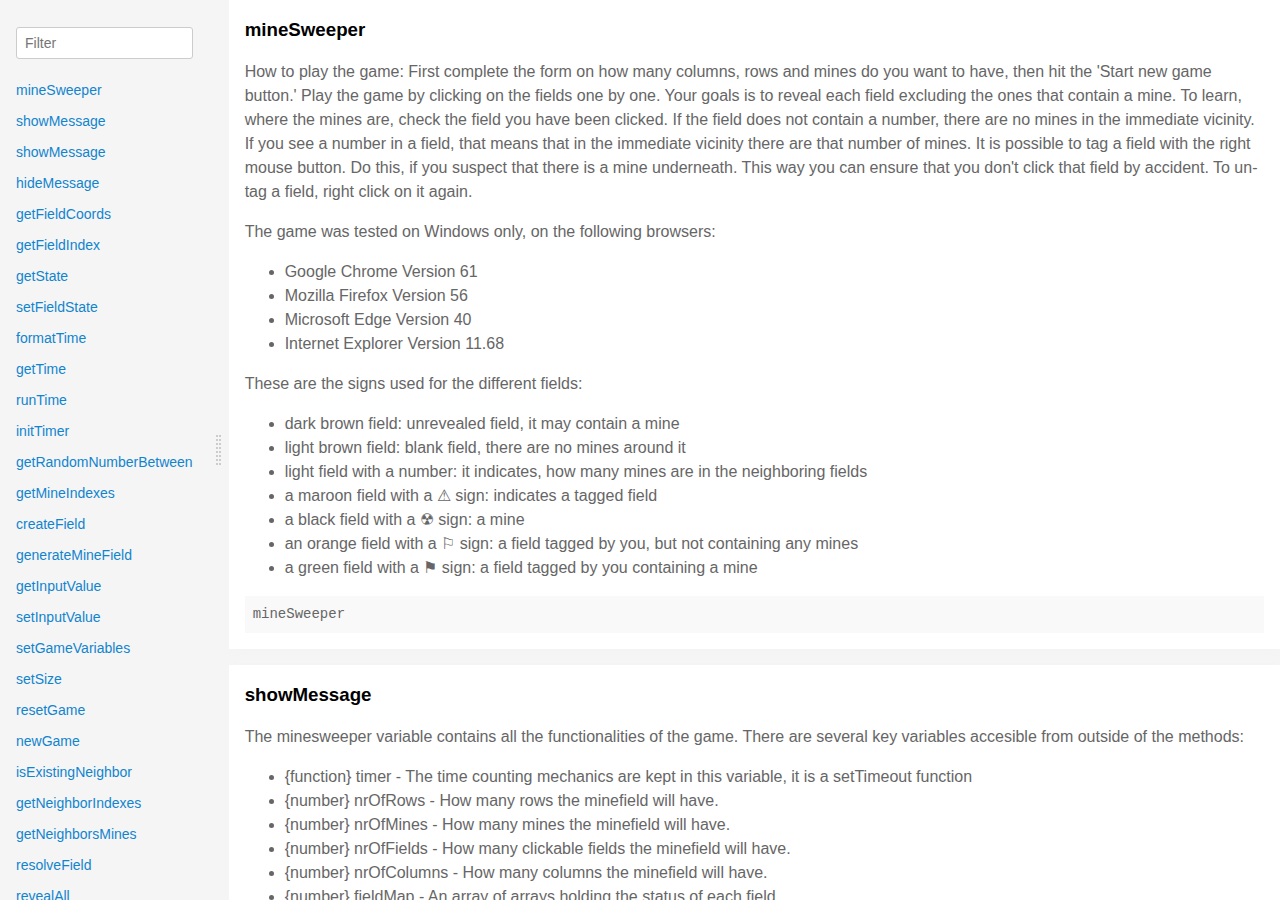
==== docs/index.html @ 81e4c7a0 "Added a new version with unit tests" ====
<!doctype html>
<html>
<head>
  <meta charset='utf-8' />
  <title>  | Documentation</title>
  <meta name='viewport' content='width=device-width,initial-scale=1'>
  <link href='assets/bass.css' type='text/css' rel='stylesheet' />
  <link href='assets/style.css' type='text/css' rel='stylesheet' />
  <link href='assets/github.css' type='text/css' rel='stylesheet' />
  <link href='assets/split.css' type='text/css' rel='stylesheet' />
</head>
<body class='documentation m0'>
    <div class='flex'>
      <div id='split-left' class='overflow-auto fs0 height-viewport-100'>
        <div class='py1 px2'>
          <h3 class='mb0 no-anchor'></h3>
          <div class='mb1'><code></code></div>
          <input
            placeholder='Filter'
            id='filter-input'
            class='col12 block input'
            type='text' />
          <div id='toc'>
            <ul class='list-reset h5 py1-ul'>
              
                
                <li><a
                  href='#minesweeper'
                  class="">
                  mineSweeper
                  
                </a>
                
                </li>
              
                
                <li><a
                  href='#showmessage'
                  class="">
                  showMessage
                  
                </a>
                
                </li>
              
                
                <li><a
                  href='#showmessage'
                  class="">
                  showMessage
                  
                </a>
                
                </li>
              
                
                <li><a
                  href='#hidemessage'
                  class="">
                  hideMessage
                  
                </a>
                
                </li>
              
                
                <li><a
                  href='#getfieldcoords'
                  class="">
                  getFieldCoords
                  
                </a>
                
                </li>
              
                
                <li><a
                  href='#getfieldindex'
                  class="">
                  getFieldIndex
                  
                </a>
                
                </li>
              
                
                <li><a
                  href='#getstate'
                  class="">
                  getState
                  
                </a>
                
                </li>
              
                
                <li><a
                  href='#setfieldstate'
                  class="">
                  setFieldState
                  
                </a>
                
                </li>
              
                
                <li><a
                  href='#formattime'
                  class="">
                  formatTime
                  
                </a>
                
                </li>
              
                
                <li><a
                  href='#gettime'
                  class="">
                  getTime
                  
                </a>
                
                </li>
              
                
                <li><a
                  href='#runtime'
                  class="">
                  runTime
                  
                </a>
                
                </li>
              
                
                <li><a
                  href='#inittimer'
                  class="">
                  initTimer
                  
                </a>
                
                </li>
              
                
                <li><a
                  href='#getrandomnumberbetween'
                  class="">
                  getRandomNumberBetween
                  
                </a>
                
                </li>
              
                
                <li><a
                  href='#getmineindexes'
                  class="">
                  getMineIndexes
                  
                </a>
                
                </li>
              
                
                <li><a
                  href='#createfield'
                  class="">
                  createField
                  
                </a>
                
                </li>
              
                
                <li><a
                  href='#generateminefield'
                  class="">
                  generateMineField
                  
                </a>
                
                </li>
              
                
                <li><a
                  href='#getinputvalue'
                  class="">
                  getInputValue
                  
                </a>
                
                </li>
              
                
                <li><a
                  href='#setinputvalue'
                  class="">
                  setInputValue
                  
                </a>
                
                </li>
              
                
                <li><a
                  href='#setgamevariables'
                  class="">
                  setGameVariables
                  
                </a>
                
                </li>
              
                
                <li><a
                  href='#setsize'
                  class="">
                  setSize
                  
                </a>
                
                </li>
              
                
                <li><a
                  href='#resetgame'
                  class="">
                  resetGame
                  
                </a>
                
                </li>
              
                
                <li><a
                  href='#newgame'
                  class="">
                  newGame
                  
                </a>
                
                </li>
              
                
                <li><a
                  href='#isexistingneighbor'
                  class="">
                  isExistingNeighbor
                  
                </a>
                
                </li>
              
                
                <li><a
                  href='#getneighborindexes'
                  class="">
                  getNeighborIndexes
                  
                </a>
                
                </li>
              
                
                <li><a
                  href='#getneighborsmines'
                  class="">
                  getNeighborsMines
                  
                </a>
                
                </li>
              
                
                <li><a
                  href='#resolvefield'
                  class="">
                  resolveField
                  
                </a>
                
                </li>
              
                
                <li><a
                  href='#revealall'
                  class="">
                  revealAll
                  
                </a>
                
                </li>
              
                
                <li><a
                  href='#gameover'
                  class="">
                  gameOver
                  
                </a>
                
                </li>
              
                
                <li><a
                  href='#checkvictorycondition'
                  class="">
                  checkVictoryCondition
                  
                </a>
                
                </li>
              
                
                <li><a
                  href='#revealneighbors'
                  class="">
                  revealNeighbors
                  
                </a>
                
                </li>
              
                
                <li><a
                  href='#revealfield'
                  class="">
                  revealField
                  
                </a>
                
                </li>
              
                
                <li><a
                  href='#toggleflag'
                  class="">
                  toggleFlag
                  
                </a>
                
                </li>
              
                
                <li><a
                  href='#handleleftclick'
                  class="">
                  handleLeftClick
                  
                </a>
                
                </li>
              
                
                <li><a
                  href='#handlerightclick'
                  class="">
                  handleRightClick
                  
                </a>
                
                </li>
              
            </ul>
          </div>
          <div class='mt1 h6 quiet'>
            <a href='http://documentation.js.org/reading-documentation.html'>Need help reading this?</a>
          </div>
        </div>
      </div>
      <div id='split-right' class='relative overflow-auto height-viewport-100'>
        
          
            <section class='p2 mb2 clearfix bg-white minishadow'>

  
  <div class='clearfix'>
    
    <h3 class='fl m0' id='minesweeper'>
      mineSweeper
    </h3>
    
    
  </div>
  

  <p>How to play the game:
First complete the form on how many columns, rows and mines do you want to have, then hit the 'Start new game button.'
Play the game by clicking on the fields one by one. Your goals is to reveal each field excluding the ones that contain a mine.
To learn, where the mines are, check the field you have been clicked. If the field does not contain a number, there are no mines in the immediate vicinity.
If you see a number in a field, that means that in the immediate vicinity there are that number of mines.
It is possible to tag a field with the right mouse button. Do this, if you suspect that there is a mine underneath. This way you can ensure that you don't click that field by accident.
To un-tag a field, right click on it again. </p>
<p>The game was tested on Windows only, on the following browsers:</p>
<ul>
<li>Google Chrome Version 61</li>
<li>Mozilla Firefox Version 56</li>
<li>Microsoft Edge Version 40</li>
<li>Internet Explorer Version 11.68</li>
</ul>
<p>These are the signs used for the different fields:</p>
<ul>
<li>dark brown field: unrevealed field, it may contain a mine</li>
<li>light brown field: blank field, there are no mines around it</li>
<li>light field with a number: it indicates, how many mines are in the neighboring fields</li>
<li>a maroon field with a ⚠ sign: indicates a tagged field</li>
<li>a black field with a ☢ sign: a mine</li>
<li>an orange field with a ⚐ sign: a field tagged by you, but not containing any mines</li>
<li>a green field with a ⚑ sign: a field tagged by you containing a mine</li>
</ul>


  <div class='pre p1 fill-light mt0'>mineSweeper</div>
  
  

  
  
  
  
  
  

  

  

  

  

  

  

  

  
</section>

          
        
          
            <section class='p2 mb2 clearfix bg-white minishadow'>

  
  <div class='clearfix'>
    
    <h3 class='fl m0' id='showmessage'>
      showMessage
    </h3>
    
    
  </div>
  

  <p>The minesweeper variable contains all the functionalities of the game.
There are several key variables accesible from outside of the methods:</p>
<ul>
<li>{function} timer - The time counting mechanics are kept in this variable, it is a setTimeout function</li>
<li>{number} nrOfRows - How many rows the minefield will have.</li>
<li>{number} nrOfMines - How many mines the minefield will have.</li>
<li>{number} nrOfFields - How many clickable fields the minefield will have.</li>
<li>{number} nrOfColumns - How many columns the minefield will have.</li>
<li>{number} fieldMap - An array of arrays holding the status of each field.</li>
<li>{number} game - Some flags regarding the game progress.</li>
<li>{number} fieldSize - The width and height of a field used to give a dynamic size to the minesweeper.</li>
</ul>


  <div class='pre p1 fill-light mt0'>showMessage(msg: any, victory: any)</div>
  
  

  
  
  
  
  
  

  
    <div class='py1 quiet mt1 prose-big'>Parameters</div>
    <div class='prose'>
      
        <div class='space-bottom0'>
          <div>
            <span class='code bold'>msg</span> <code class='quiet'>(any)</code>
	    
          </div>
          
        </div>
      
        <div class='space-bottom0'>
          <div>
            <span class='code bold'>victory</span> <code class='quiet'>(any)</code>
	    
          </div>
          
        </div>
      
    </div>
  

  

  

  

  

  

  

  
</section>

          
        
          
            <section class='p2 mb2 clearfix bg-white minishadow'>

  
  <div class='clearfix'>
    
    <h3 class='fl m0' id='showmessage'>
      showMessage
    </h3>
    
    
  </div>
  

  <p>Shows a message in a modal window, game over and victory messages are shown by this method.</p>


  <div class='pre p1 fill-light mt0'>showMessage(msg: <a href="https://developer.mozilla.org/en-US/docs/Web/JavaScript/Reference/Global_Objects/String">string</a>, victory: <a href="https://developer.mozilla.org/en-US/docs/Web/JavaScript/Reference/Global_Objects/Boolean">boolean</a>)</div>
  
  

  
  
  
  
  
  

  
    <div class='py1 quiet mt1 prose-big'>Parameters</div>
    <div class='prose'>
      
        <div class='space-bottom0'>
          <div>
            <span class='code bold'>msg</span> <code class='quiet'>(<a href="https://developer.mozilla.org/en-US/docs/Web/JavaScript/Reference/Global_Objects/String">string</a>)</code>
	    The message to be displayed.

          </div>
          
        </div>
      
        <div class='space-bottom0'>
          <div>
            <span class='code bold'>victory</span> <code class='quiet'>(<a href="https://developer.mozilla.org/en-US/docs/Web/JavaScript/Reference/Global_Objects/Boolean">boolean</a>)</code>
	    A variables indicating if the message is a victory message.

          </div>
          
        </div>
      
    </div>
  

  

  

  

  

  

  

  
</section>

          
        
          
            <section class='p2 mb2 clearfix bg-white minishadow'>

  
  <div class='clearfix'>
    
    <h3 class='fl m0' id='hidemessage'>
      hideMessage
    </h3>
    
    
  </div>
  

  <p>Hides the messages modal and empties it's content.</p>


  <div class='pre p1 fill-light mt0'>hideMessage()</div>
  
  

  
  
  
  
  
  

  

  

  

  

  

  

  

  
</section>

          
        
          
            <section class='p2 mb2 clearfix bg-white minishadow'>

  
  <div class='clearfix'>
    
    <h3 class='fl m0' id='getfieldcoords'>
      getFieldCoords
    </h3>
    
    
  </div>
  

  <p>Transforms a simple number to a pair of coordinates, which defines a field</p>


  <div class='pre p1 fill-light mt0'>getFieldCoords(idx: <a href="https://developer.mozilla.org/en-US/docs/Web/JavaScript/Reference/Global_Objects/Number">number</a>): <a href="https://developer.mozilla.org/en-US/docs/Web/JavaScript/Reference/Global_Objects/Array">array</a></div>
  
  

  
  
  
  
  
  

  
    <div class='py1 quiet mt1 prose-big'>Parameters</div>
    <div class='prose'>
      
        <div class='space-bottom0'>
          <div>
            <span class='code bold'>idx</span> <code class='quiet'>(<a href="https://developer.mozilla.org/en-US/docs/Web/JavaScript/Reference/Global_Objects/Number">number</a>)</code>
	    The index of a field, this represents the field's order on the minefield.

          </div>
          
        </div>
      
    </div>
  

  

  
    
      <div class='py1 quiet mt1 prose-big'>Returns</div>
      <code><a href="https://developer.mozilla.org/en-US/docs/Web/JavaScript/Reference/Global_Objects/Array">array</a></code>:
        An array of 2 numbers defining the position of a field.

      
    
  

  

  

  

  

  
</section>

          
        
          
            <section class='p2 mb2 clearfix bg-white minishadow'>

  
  <div class='clearfix'>
    
    <h3 class='fl m0' id='getfieldindex'>
      getFieldIndex
    </h3>
    
    
  </div>
  

  <p>Transforms the array defining the field's position to a number (the order number of the field).</p>


  <div class='pre p1 fill-light mt0'>getFieldIndex(coords: <a href="https://developer.mozilla.org/en-US/docs/Web/JavaScript/Reference/Global_Objects/Array">array</a>): <a href="https://developer.mozilla.org/en-US/docs/Web/JavaScript/Reference/Global_Objects/Number">number</a></div>
  
  

  
  
  
  
  
  

  
    <div class='py1 quiet mt1 prose-big'>Parameters</div>
    <div class='prose'>
      
        <div class='space-bottom0'>
          <div>
            <span class='code bold'>coords</span> <code class='quiet'>(<a href="https://developer.mozilla.org/en-US/docs/Web/JavaScript/Reference/Global_Objects/Array">array</a>)</code>
	    An array defining the position of field, also the map to the field's flags.

          </div>
          
        </div>
      
    </div>
  

  

  
    
      <div class='py1 quiet mt1 prose-big'>Returns</div>
      <code><a href="https://developer.mozilla.org/en-US/docs/Web/JavaScript/Reference/Global_Objects/Number">number</a></code>:
        Returns the order number of a field.

      
    
  

  

  

  

  

  
</section>

          
        
          
            <section class='p2 mb2 clearfix bg-white minishadow'>

  
  <div class='clearfix'>
    
    <h3 class='fl m0' id='getstate'>
      getState
    </h3>
    
    
  </div>
  

  <p>Gets the state of a field, the state contains 3 flags.</p>


  <div class='pre p1 fill-light mt0'>getState(coords: <a href="https://developer.mozilla.org/en-US/docs/Web/JavaScript/Reference/Global_Objects/Array">array</a>): <a href="https://developer.mozilla.org/en-US/docs/Web/JavaScript/Reference/Global_Objects/Object">object</a></div>
  
  

  
  
  
  
  
  

  
    <div class='py1 quiet mt1 prose-big'>Parameters</div>
    <div class='prose'>
      
        <div class='space-bottom0'>
          <div>
            <span class='code bold'>coords</span> <code class='quiet'>(<a href="https://developer.mozilla.org/en-US/docs/Web/JavaScript/Reference/Global_Objects/Array">array</a>)</code>
	    An array of 2 numbers representing the map to the field's state.

          </div>
          
        </div>
      
    </div>
  

  

  
    
      <div class='py1 quiet mt1 prose-big'>Returns</div>
      <code><a href="https://developer.mozilla.org/en-US/docs/Web/JavaScript/Reference/Global_Objects/Object">object</a></code>:
        Returns an object with 3 fields (if the field was revealed, if it is a mine and if it has a flag put on it).

      
    
  

  

  

  

  

  
</section>

          
        
          
            <section class='p2 mb2 clearfix bg-white minishadow'>

  
  <div class='clearfix'>
    
    <h3 class='fl m0' id='setfieldstate'>
      setFieldState
    </h3>
    
    
  </div>
  

  <p>Sets the field's appearance on the page by applying a certain class. Also inserts content.</p>


  <div class='pre p1 fill-light mt0'>setFieldState(coords: <a href="https://developer.mozilla.org/en-US/docs/Web/JavaScript/Reference/Global_Objects/Array">array</a>, type: <a href="https://developer.mozilla.org/en-US/docs/Web/JavaScript/Reference/Global_Objects/String">string</a>, content: <a href="https://developer.mozilla.org/en-US/docs/Web/JavaScript/Reference/Global_Objects/String">string</a>)</div>
  
  

  
  
  
  
  
  

  
    <div class='py1 quiet mt1 prose-big'>Parameters</div>
    <div class='prose'>
      
        <div class='space-bottom0'>
          <div>
            <span class='code bold'>coords</span> <code class='quiet'>(<a href="https://developer.mozilla.org/en-US/docs/Web/JavaScript/Reference/Global_Objects/Array">array</a>)</code>
	    An array of 2 numbers representing the position of the field.

          </div>
          
        </div>
      
        <div class='space-bottom0'>
          <div>
            <span class='code bold'>type</span> <code class='quiet'>(<a href="https://developer.mozilla.org/en-US/docs/Web/JavaScript/Reference/Global_Objects/String">string</a>)</code>
	    The type of the field, map to a css class name.

          </div>
          
        </div>
      
        <div class='space-bottom0'>
          <div>
            <span class='code bold'>content</span> <code class='quiet'>(<a href="https://developer.mozilla.org/en-US/docs/Web/JavaScript/Reference/Global_Objects/String">string</a>)</code>
	    The character to be shown in field.

          </div>
          
        </div>
      
    </div>
  

  

  

  

  

  

  

  
</section>

          
        
          
            <section class='p2 mb2 clearfix bg-white minishadow'>

  
  <div class='clearfix'>
    
    <h3 class='fl m0' id='formattime'>
      formatTime
    </h3>
    
    
  </div>
  

  <p>Formats the output time for the timer. I the number is smaller than 10 it adds a leading 0.</p>


  <div class='pre p1 fill-light mt0'>formatTime(t: <a href="https://developer.mozilla.org/en-US/docs/Web/JavaScript/Reference/Global_Objects/Number">number</a>): <a href="https://developer.mozilla.org/en-US/docs/Web/JavaScript/Reference/Global_Objects/String">string</a></div>
  
  

  
  
  
  
  
  

  
    <div class='py1 quiet mt1 prose-big'>Parameters</div>
    <div class='prose'>
      
        <div class='space-bottom0'>
          <div>
            <span class='code bold'>t</span> <code class='quiet'>(<a href="https://developer.mozilla.org/en-US/docs/Web/JavaScript/Reference/Global_Objects/Number">number</a>)</code>
	    The quantity of minutes or seconds

          </div>
          
        </div>
      
    </div>
  

  

  
    
      <div class='py1 quiet mt1 prose-big'>Returns</div>
      <code><a href="https://developer.mozilla.org/en-US/docs/Web/JavaScript/Reference/Global_Objects/String">string</a></code>:
        Returns the formatted number.

      
    
  

  

  

  

  

  
</section>

          
        
          
            <section class='p2 mb2 clearfix bg-white minishadow'>

  
  <div class='clearfix'>
    
    <h3 class='fl m0' id='gettime'>
      getTime
    </h3>
    
    
  </div>
  

  <p>Getter for the elapsed time. Used when the game ends.</p>


  <div class='pre p1 fill-light mt0'>getTime(): <a href="https://developer.mozilla.org/en-US/docs/Web/JavaScript/Reference/Global_Objects/String">string</a></div>
  
  

  
  
  
  
  
  

  

  

  
    
      <div class='py1 quiet mt1 prose-big'>Returns</div>
      <code><a href="https://developer.mozilla.org/en-US/docs/Web/JavaScript/Reference/Global_Objects/String">string</a></code>:
        Returns the time spent on solving the minefield.

      
    
  

  

  

  

  

  
</section>

          
        
          
            <section class='p2 mb2 clearfix bg-white minishadow'>

  
  <div class='clearfix'>
    
    <h3 class='fl m0' id='runtime'>
      runTime
    </h3>
    
    
  </div>
  

  <p>Runs the timer until the game is lost or won.</p>


  <div class='pre p1 fill-light mt0'>runTime(timerField: any, minutes: <a href="https://developer.mozilla.org/en-US/docs/Web/JavaScript/Reference/Global_Objects/Number">number</a>, seconds: <a href="https://developer.mozilla.org/en-US/docs/Web/JavaScript/Reference/Global_Objects/Number">number</a>, timerfield: <a href="https://developer.mozilla.org/en-US/docs/Web/JavaScript/Reference/Global_Objects/Object">object</a>)</div>
  
  

  
  
  
  
  
  

  
    <div class='py1 quiet mt1 prose-big'>Parameters</div>
    <div class='prose'>
      
        <div class='space-bottom0'>
          <div>
            <span class='code bold'>timerField</span> <code class='quiet'>(any)</code>
	    
          </div>
          
        </div>
      
        <div class='space-bottom0'>
          <div>
            <span class='code bold'>minutes</span> <code class='quiet'>(<a href="https://developer.mozilla.org/en-US/docs/Web/JavaScript/Reference/Global_Objects/Number">number</a>)</code>
	    The minutes already spent on the current session of the game.

          </div>
          
        </div>
      
        <div class='space-bottom0'>
          <div>
            <span class='code bold'>seconds</span> <code class='quiet'>(<a href="https://developer.mozilla.org/en-US/docs/Web/JavaScript/Reference/Global_Objects/Number">number</a>)</code>
	    The additional seconds already spent on the current session of the game.

          </div>
          
        </div>
      
        <div class='space-bottom0'>
          <div>
            <span class='code bold'>timerfield</span> <code class='quiet'>(<a href="https://developer.mozilla.org/en-US/docs/Web/JavaScript/Reference/Global_Objects/Object">object</a>)</code>
	    The element from the DOM, where the timer is displayed.

          </div>
          
        </div>
      
    </div>
  

  

  

  

  

  

  

  
</section>

          
        
          
            <section class='p2 mb2 clearfix bg-white minishadow'>

  
  <div class='clearfix'>
    
    <h3 class='fl m0' id='inittimer'>
      initTimer
    </h3>
    
    
  </div>
  

  <p>Initializes the timer once the game is started.</p>


  <div class='pre p1 fill-light mt0'>initTimer()</div>
  
  

  
  
  
  
  
  

  

  

  

  

  

  

  

  
</section>

          
        
          
            <section class='p2 mb2 clearfix bg-white minishadow'>

  
  <div class='clearfix'>
    
    <h3 class='fl m0' id='getrandomnumberbetween'>
      getRandomNumberBetween
    </h3>
    
    
  </div>
  

  <p>Generates a random number in a given interval.</p>


  <div class='pre p1 fill-light mt0'>getRandomNumberBetween(min: <a href="https://developer.mozilla.org/en-US/docs/Web/JavaScript/Reference/Global_Objects/Number">number</a>, max: <a href="https://developer.mozilla.org/en-US/docs/Web/JavaScript/Reference/Global_Objects/Number">number</a>): <a href="https://developer.mozilla.org/en-US/docs/Web/JavaScript/Reference/Global_Objects/Number">number</a></div>
  
  

  
  
  
  
  
  

  
    <div class='py1 quiet mt1 prose-big'>Parameters</div>
    <div class='prose'>
      
        <div class='space-bottom0'>
          <div>
            <span class='code bold'>min</span> <code class='quiet'>(<a href="https://developer.mozilla.org/en-US/docs/Web/JavaScript/Reference/Global_Objects/Number">number</a>)</code>
	    The minimum value from the interval.

          </div>
          
        </div>
      
        <div class='space-bottom0'>
          <div>
            <span class='code bold'>max</span> <code class='quiet'>(<a href="https://developer.mozilla.org/en-US/docs/Web/JavaScript/Reference/Global_Objects/Number">number</a>)</code>
	    The maximum value from the interval.

          </div>
          
        </div>
      
    </div>
  

  

  
    
      <div class='py1 quiet mt1 prose-big'>Returns</div>
      <code><a href="https://developer.mozilla.org/en-US/docs/Web/JavaScript/Reference/Global_Objects/Number">number</a></code>:
        Returns a random number.

      
    
  

  

  

  

  

  
</section>

          
        
          
            <section class='p2 mb2 clearfix bg-white minishadow'>

  
  <div class='clearfix'>
    
    <h3 class='fl m0' id='getmineindexes'>
      getMineIndexes
    </h3>
    
    
  </div>
  

  <p>Generates the ordered position of the mines.</p>


  <div class='pre p1 fill-light mt0'>getMineIndexes(): <a href="https://developer.mozilla.org/en-US/docs/Web/JavaScript/Reference/Global_Objects/Set">Set</a></div>
  
  

  
  
  
  
  
  

  

  

  
    
      <div class='py1 quiet mt1 prose-big'>Returns</div>
      <code><a href="https://developer.mozilla.org/en-US/docs/Web/JavaScript/Reference/Global_Objects/Set">Set</a></code>:
        Returns a set of numbers, each representing a single mine.

      
    
  

  

  

  

  

  
</section>

          
        
          
            <section class='p2 mb2 clearfix bg-white minishadow'>

  
  <div class='clearfix'>
    
    <h3 class='fl m0' id='createfield'>
      createField
    </h3>
    
    
  </div>
  

  <p>Creates a new DOM element which serves as a field. Adds the events for the field.</p>


  <div class='pre p1 fill-light mt0'>createField(i: <a href="https://developer.mozilla.org/en-US/docs/Web/JavaScript/Reference/Global_Objects/Number">number</a>): <a href="https://developer.mozilla.org/en-US/docs/Web/JavaScript/Reference/Global_Objects/Object">object</a></div>
  
  

  
  
  
  
  
  

  
    <div class='py1 quiet mt1 prose-big'>Parameters</div>
    <div class='prose'>
      
        <div class='space-bottom0'>
          <div>
            <span class='code bold'>i</span> <code class='quiet'>(<a href="https://developer.mozilla.org/en-US/docs/Web/JavaScript/Reference/Global_Objects/Number">number</a>)</code>
	    The ordered index of the field to be created.

          </div>
          
        </div>
      
    </div>
  

  

  
    
      <div class='py1 quiet mt1 prose-big'>Returns</div>
      <code><a href="https://developer.mozilla.org/en-US/docs/Web/JavaScript/Reference/Global_Objects/Object">object</a></code>:
        Returns a new field.

      
    
  

  

  

  

  

  
</section>

          
        
          
            <section class='p2 mb2 clearfix bg-white minishadow'>

  
  <div class='clearfix'>
    
    <h3 class='fl m0' id='generateminefield'>
      generateMineField
    </h3>
    
    
  </div>
  

  <p>It generates the minefield by creating a map with each field's flags and appends each field to the DOM.</p>


  <div class='pre p1 fill-light mt0'>generateMineField(mineField: <a href="https://developer.mozilla.org/en-US/docs/Web/JavaScript/Reference/Global_Objects/Object">object</a>)</div>
  
  

  
  
  
  
  
  

  
    <div class='py1 quiet mt1 prose-big'>Parameters</div>
    <div class='prose'>
      
        <div class='space-bottom0'>
          <div>
            <span class='code bold'>mineField</span> <code class='quiet'>(<a href="https://developer.mozilla.org/en-US/docs/Web/JavaScript/Reference/Global_Objects/Object">object</a>)</code>
	    A DOM node where the fields will be inserted into.

          </div>
          
        </div>
      
    </div>
  

  

  

  

  

  

  

  
</section>

          
        
          
            <section class='p2 mb2 clearfix bg-white minishadow'>

  
  <div class='clearfix'>
    
    <h3 class='fl m0' id='getinputvalue'>
      getInputValue
    </h3>
    
    
  </div>
  

  <p>Gets the value of an input field.</p>


  <div class='pre p1 fill-light mt0'>getInputValue(id: <a href="https://developer.mozilla.org/en-US/docs/Web/JavaScript/Reference/Global_Objects/String">string</a>, returnNumber: <a href="https://developer.mozilla.org/en-US/docs/Web/JavaScript/Reference/Global_Objects/Boolean">boolean</a>): string/number</div>
  
  

  
  
  
  
  
  

  
    <div class='py1 quiet mt1 prose-big'>Parameters</div>
    <div class='prose'>
      
        <div class='space-bottom0'>
          <div>
            <span class='code bold'>id</span> <code class='quiet'>(<a href="https://developer.mozilla.org/en-US/docs/Web/JavaScript/Reference/Global_Objects/String">string</a>)</code>
	    The id attribute of the field.

          </div>
          
        </div>
      
        <div class='space-bottom0'>
          <div>
            <span class='code bold'>returnNumber</span> <code class='quiet'>(<a href="https://developer.mozilla.org/en-US/docs/Web/JavaScript/Reference/Global_Objects/Boolean">boolean</a>)</code>
	    If the return value should be number or not.

          </div>
          
        </div>
      
    </div>
  

  

  
    
      <div class='py1 quiet mt1 prose-big'>Returns</div>
      <code>string/number</code>:
        The value of an input field.

      
    
  

  

  

  

  

  
</section>

          
        
          
            <section class='p2 mb2 clearfix bg-white minishadow'>

  
  <div class='clearfix'>
    
    <h3 class='fl m0' id='setinputvalue'>
      setInputValue
    </h3>
    
    
  </div>
  

  <p>Sets the value of an input field.</p>


  <div class='pre p1 fill-light mt0'>setInputValue(id: <a href="https://developer.mozilla.org/en-US/docs/Web/JavaScript/Reference/Global_Objects/String">string</a>, value: string/number)</div>
  
  

  
  
  
  
  
  

  
    <div class='py1 quiet mt1 prose-big'>Parameters</div>
    <div class='prose'>
      
        <div class='space-bottom0'>
          <div>
            <span class='code bold'>id</span> <code class='quiet'>(<a href="https://developer.mozilla.org/en-US/docs/Web/JavaScript/Reference/Global_Objects/String">string</a>)</code>
	    The id of the input field.

          </div>
          
        </div>
      
        <div class='space-bottom0'>
          <div>
            <span class='code bold'>value</span> <code class='quiet'>(string/number)</code>
	    The value to be set.

          </div>
          
        </div>
      
    </div>
  

  

  

  

  

  

  

  
</section>

          
        
          
            <section class='p2 mb2 clearfix bg-white minishadow'>

  
  <div class='clearfix'>
    
    <h3 class='fl m0' id='setgamevariables'>
      setGameVariables
    </h3>
    
    
  </div>
  

  <p>Reads and sets the input parameters for generating the minefield.
In case there are any not recommended settings, more appropriate values will be set.</p>


  <div class='pre p1 fill-light mt0'>setGameVariables()</div>
  
  

  
  
  
  
  
  

  

  

  

  

  

  

  

  
</section>

          
        
          
            <section class='p2 mb2 clearfix bg-white minishadow'>

  
  <div class='clearfix'>
    
    <h3 class='fl m0' id='setsize'>
      setSize
    </h3>
    
    
  </div>
  

  <p>Resets and resizes the minefield container.</p>


  <div class='pre p1 fill-light mt0'>setSize(mineField: <a href="https://developer.mozilla.org/en-US/docs/Web/JavaScript/Reference/Global_Objects/Object">object</a>)</div>
  
  

  
  
  
  
  
  

  
    <div class='py1 quiet mt1 prose-big'>Parameters</div>
    <div class='prose'>
      
        <div class='space-bottom0'>
          <div>
            <span class='code bold'>mineField</span> <code class='quiet'>(<a href="https://developer.mozilla.org/en-US/docs/Web/JavaScript/Reference/Global_Objects/Object">object</a>)</code>
	    A DOM node where the fields will be inserted into.

          </div>
          
        </div>
      
    </div>
  

  

  

  

  

  

  

  
</section>

          
        
          
            <section class='p2 mb2 clearfix bg-white minishadow'>

  
  <div class='clearfix'>
    
    <h3 class='fl m0' id='resetgame'>
      resetGame
    </h3>
    
    
  </div>
  

  <p>Resets the game state. Stops the timer.</p>


  <div class='pre p1 fill-light mt0'>resetGame()</div>
  
  

  
  
  
  
  
  

  

  

  

  

  

  

  

  
</section>

          
        
          
            <section class='p2 mb2 clearfix bg-white minishadow'>

  
  <div class='clearfix'>
    
    <h3 class='fl m0' id='newgame'>
      newGame
    </h3>
    
    
  </div>
  

  <p>Initializes a new game by resetting variables and regenerating the minefield.</p>


  <div class='pre p1 fill-light mt0'>newGame()</div>
  
  

  
  
  
  
  
  

  

  

  

  

  

  

  

  
</section>

          
        
          
            <section class='p2 mb2 clearfix bg-white minishadow'>

  
  <div class='clearfix'>
    
    <h3 class='fl m0' id='isexistingneighbor'>
      isExistingNeighbor
    </h3>
    
    
  </div>
  

  <p>Checks if on the given coordinats exists a field.</p>


  <div class='pre p1 fill-light mt0'>isExistingNeighbor(coords: <a href="https://developer.mozilla.org/en-US/docs/Web/JavaScript/Reference/Global_Objects/Array">array</a>): <a href="https://developer.mozilla.org/en-US/docs/Web/JavaScript/Reference/Global_Objects/Boolean">boolean</a></div>
  
  

  
  
  
  
  
  

  
    <div class='py1 quiet mt1 prose-big'>Parameters</div>
    <div class='prose'>
      
        <div class='space-bottom0'>
          <div>
            <span class='code bold'>coords</span> <code class='quiet'>(<a href="https://developer.mozilla.org/en-US/docs/Web/JavaScript/Reference/Global_Objects/Array">array</a>)</code>
	    A pair of numbers that should map to a field in the DOM and the field map.

          </div>
          
        </div>
      
    </div>
  

  

  
    
      <div class='py1 quiet mt1 prose-big'>Returns</div>
      <code><a href="https://developer.mozilla.org/en-US/docs/Web/JavaScript/Reference/Global_Objects/Boolean">boolean</a></code>:
        It is true if the fields exists. False if not.

      
    
  

  

  

  

  

  
</section>

          
        
          
            <section class='p2 mb2 clearfix bg-white minishadow'>

  
  <div class='clearfix'>
    
    <h3 class='fl m0' id='getneighborindexes'>
      getNeighborIndexes
    </h3>
    
    
  </div>
  

  <p>Determines the theoretical position of the sourrounding fields.</p>


  <div class='pre p1 fill-light mt0'>getNeighborIndexes(coords: any, null-null: <a href="https://developer.mozilla.org/en-US/docs/Web/JavaScript/Reference/Global_Objects/Array">array</a>): <a href="https://developer.mozilla.org/en-US/docs/Web/JavaScript/Reference/Global_Objects/Array">array</a></div>
  
  

  
  
  
  
  
  

  
    <div class='py1 quiet mt1 prose-big'>Parameters</div>
    <div class='prose'>
      
        <div class='space-bottom0'>
          <div>
            <span class='code bold'>coords</span> <code class='quiet'>(any)</code>
	    
          </div>
          
        </div>
      
        <div class='space-bottom0'>
          <div>
            <span class='code bold'>null-null</span> <code class='quiet'>(<a href="https://developer.mozilla.org/en-US/docs/Web/JavaScript/Reference/Global_Objects/Array">array</a>)</code>
	    A pair of numbers showing the position of the selected field.

          </div>
          
        </div>
      
    </div>
  

  

  
    
      <div class='py1 quiet mt1 prose-big'>Returns</div>
      <code><a href="https://developer.mozilla.org/en-US/docs/Web/JavaScript/Reference/Global_Objects/Array">array</a></code>:
        A list of arrays, each representing a coordinate to a neighbor.

      
    
  

  

  

  

  

  
</section>

          
        
          
            <section class='p2 mb2 clearfix bg-white minishadow'>

  
  <div class='clearfix'>
    
    <h3 class='fl m0' id='getneighborsmines'>
      getNeighborsMines
    </h3>
    
    
  </div>
  

  <p>Check on how many mines are in the neighboring fields.</p>


  <div class='pre p1 fill-light mt0'>getNeighborsMines(mainCoords: <a href="https://developer.mozilla.org/en-US/docs/Web/JavaScript/Reference/Global_Objects/Array">array</a>): <a href="https://developer.mozilla.org/en-US/docs/Web/JavaScript/Reference/Global_Objects/Number">number</a></div>
  
  

  
  
  
  
  
  

  
    <div class='py1 quiet mt1 prose-big'>Parameters</div>
    <div class='prose'>
      
        <div class='space-bottom0'>
          <div>
            <span class='code bold'>mainCoords</span> <code class='quiet'>(<a href="https://developer.mozilla.org/en-US/docs/Web/JavaScript/Reference/Global_Objects/Array">array</a>)</code>
	    Represents a coordinate for the selected field.

          </div>
          
        </div>
      
    </div>
  

  

  
    
      <div class='py1 quiet mt1 prose-big'>Returns</div>
      <code><a href="https://developer.mozilla.org/en-US/docs/Web/JavaScript/Reference/Global_Objects/Number">number</a></code>:
        Returns the number of mines in the neighboring fields.

      
    
  

  

  

  

  

  
</section>

          
        
          
            <section class='p2 mb2 clearfix bg-white minishadow'>

  
  <div class='clearfix'>
    
    <h3 class='fl m0' id='resolvefield'>
      resolveField
    </h3>
    
    
  </div>
  

  <p>Reveals a field with all it's states. It changes only the looks and it does not propagate to other fields.</p>


  <div class='pre p1 fill-light mt0'>resolveField(coords: <a href="https://developer.mozilla.org/en-US/docs/Web/JavaScript/Reference/Global_Objects/Array">array</a>, victory: <a href="https://developer.mozilla.org/en-US/docs/Web/JavaScript/Reference/Global_Objects/Boolean">boolean</a>)</div>
  
  

  
  
  
  
  
  

  
    <div class='py1 quiet mt1 prose-big'>Parameters</div>
    <div class='prose'>
      
        <div class='space-bottom0'>
          <div>
            <span class='code bold'>coords</span> <code class='quiet'>(<a href="https://developer.mozilla.org/en-US/docs/Web/JavaScript/Reference/Global_Objects/Array">array</a>)</code>
	    A pair of numbers representing the coordinates of the field to be revealed.

          </div>
          
        </div>
      
        <div class='space-bottom0'>
          <div>
            <span class='code bold'>victory</span> <code class='quiet'>(<a href="https://developer.mozilla.org/en-US/docs/Web/JavaScript/Reference/Global_Objects/Boolean">boolean</a>)</code>
	    A flag showing if the game ended with victory or not.

          </div>
          
        </div>
      
    </div>
  

  

  

  

  

  

  

  
</section>

          
        
          
            <section class='p2 mb2 clearfix bg-white minishadow'>

  
  <div class='clearfix'>
    
    <h3 class='fl m0' id='revealall'>
      revealAll
    </h3>
    
    
  </div>
  

  <p>Reveals all fields to the player in case the game is over.</p>


  <div class='pre p1 fill-light mt0'>revealAll(victory: <a href="https://developer.mozilla.org/en-US/docs/Web/JavaScript/Reference/Global_Objects/Boolean">boolean</a>)</div>
  
  

  
  
  
  
  
  

  
    <div class='py1 quiet mt1 prose-big'>Parameters</div>
    <div class='prose'>
      
        <div class='space-bottom0'>
          <div>
            <span class='code bold'>victory</span> <code class='quiet'>(<a href="https://developer.mozilla.org/en-US/docs/Web/JavaScript/Reference/Global_Objects/Boolean">boolean</a>)</code>
	    A flag showing if the game ended with victory or not.

          </div>
          
        </div>
      
    </div>
  

  

  

  

  

  

  

  
</section>

          
        
          
            <section class='p2 mb2 clearfix bg-white minishadow'>

  
  <div class='clearfix'>
    
    <h3 class='fl m0' id='gameover'>
      gameOver
    </h3>
    
    
  </div>
  

  <p>It is the event when the game ends. Interaction is stopped, all fields are evaluated and a message is shown.</p>


  <div class='pre p1 fill-light mt0'>gameOver()</div>
  
  

  
  
  
  
  
  

  

  

  

  

  

  

  

  
</section>

          
        
          
            <section class='p2 mb2 clearfix bg-white minishadow'>

  
  <div class='clearfix'>
    
    <h3 class='fl m0' id='checkvictorycondition'>
      checkVictoryCondition
    </h3>
    
    
  </div>
  

  <p>Checks if victory conditions are met. If they are, victory is announced.</p>


  <div class='pre p1 fill-light mt0'>checkVictoryCondition()</div>
  
  

  
  
  
  
  
  

  

  

  

  

  

  

  

  
</section>

          
        
          
            <section class='p2 mb2 clearfix bg-white minishadow'>

  
  <div class='clearfix'>
    
    <h3 class='fl m0' id='revealneighbors'>
      revealNeighbors
    </h3>
    
    
  </div>
  

  <p>Reveal any fields that are in the immediate neighborhood.</p>


  <div class='pre p1 fill-light mt0'>revealNeighbors(mainIndex: <a href="https://developer.mozilla.org/en-US/docs/Web/JavaScript/Reference/Global_Objects/Number">number</a>)</div>
  
  

  
  
  
  
  
  

  
    <div class='py1 quiet mt1 prose-big'>Parameters</div>
    <div class='prose'>
      
        <div class='space-bottom0'>
          <div>
            <span class='code bold'>mainIndex</span> <code class='quiet'>(<a href="https://developer.mozilla.org/en-US/docs/Web/JavaScript/Reference/Global_Objects/Number">number</a>)</code>
	    A number assigned to a field, based on this the coordinates can be get.

          </div>
          
        </div>
      
    </div>
  

  

  

  

  

  

  

  
</section>

          
        
          
            <section class='p2 mb2 clearfix bg-white minishadow'>

  
  <div class='clearfix'>
    
    <h3 class='fl m0' id='revealfield'>
      revealField
    </h3>
    
    
  </div>
  

  <p>Reveals a field and checks for end game conditions.</p>


  <div class='pre p1 fill-light mt0'>revealField(coords: <a href="https://developer.mozilla.org/en-US/docs/Web/JavaScript/Reference/Global_Objects/Array">array</a>)</div>
  
  

  
  
  
  
  
  

  
    <div class='py1 quiet mt1 prose-big'>Parameters</div>
    <div class='prose'>
      
        <div class='space-bottom0'>
          <div>
            <span class='code bold'>coords</span> <code class='quiet'>(<a href="https://developer.mozilla.org/en-US/docs/Web/JavaScript/Reference/Global_Objects/Array">array</a>)</code>
	    The coordinates for a given field.

          </div>
          
        </div>
      
    </div>
  

  

  

  

  

  

  

  
</section>

          
        
          
            <section class='p2 mb2 clearfix bg-white minishadow'>

  
  <div class='clearfix'>
    
    <h3 class='fl m0' id='toggleflag'>
      toggleFlag
    </h3>
    
    
  </div>
  

  <p>Sets or resets the flag on a field.</p>


  <div class='pre p1 fill-light mt0'>toggleFlag(coords: <a href="https://developer.mozilla.org/en-US/docs/Web/JavaScript/Reference/Global_Objects/Array">array</a>)</div>
  
  

  
  
  
  
  
  

  
    <div class='py1 quiet mt1 prose-big'>Parameters</div>
    <div class='prose'>
      
        <div class='space-bottom0'>
          <div>
            <span class='code bold'>coords</span> <code class='quiet'>(<a href="https://developer.mozilla.org/en-US/docs/Web/JavaScript/Reference/Global_Objects/Array">array</a>)</code>
	    The coordinates for a given field.

          </div>
          
        </div>
      
    </div>
  

  

  

  

  

  

  

  
</section>

          
        
          
            <section class='p2 mb2 clearfix bg-white minishadow'>

  
  <div class='clearfix'>
    
    <h3 class='fl m0' id='handleleftclick'>
      handleLeftClick
    </h3>
    
    
  </div>
  

  <p>Handler for clicking on a field with the left mouse button.</p>


  <div class='pre p1 fill-light mt0'>handleLeftClick()</div>
  
  

  
  
  
  
  
  

  

  

  

  

  

  

  

  
</section>

          
        
          
            <section class='p2 mb2 clearfix bg-white minishadow'>

  
  <div class='clearfix'>
    
    <h3 class='fl m0' id='handlerightclick'>
      handleRightClick
    </h3>
    
    
  </div>
  

  <p>Handler for clicking on a field with the right mouse button.</p>


  <div class='pre p1 fill-light mt0'>handleRightClick(event: <a href="https://developer.mozilla.org/en-US/docs/Web/JavaScript/Reference/Global_Objects/Object">object</a>)</div>
  
  

  
  
  
  
  
  

  
    <div class='py1 quiet mt1 prose-big'>Parameters</div>
    <div class='prose'>
      
        <div class='space-bottom0'>
          <div>
            <span class='code bold'>event</span> <code class='quiet'>(<a href="https://developer.mozilla.org/en-US/docs/Web/JavaScript/Reference/Global_Objects/Object">object</a>)</code>
	    The click event object.

          </div>
          
        </div>
      
    </div>
  

  

  

  

  

  

  

  
</section>

          
        
      </div>
    </div>
  <script src='assets/anchor.js'></script>
  <script src='assets/split.js'></script>
  <script src='assets/site.js'></script>
</body>
</html>
---- docs/assets/bass.css ----
/*! Basscss | http://basscss.com | MIT License */

.h1{ font-size: 2rem }
.h2{ font-size: 1.5rem }
.h3{ font-size: 1.25rem }
.h4{ font-size: 1rem }
.h5{ font-size: .875rem }
.h6{ font-size: .75rem }

.font-family-inherit{ font-family:inherit }
.font-size-inherit{ font-size:inherit }
.text-decoration-none{ text-decoration:none }

.bold{ font-weight: bold; font-weight: bold }
.regular{ font-weight:normal }
.italic{ font-style:italic }
.caps{ text-transform:uppercase; letter-spacing: .2em; }

.left-align{ text-align:left }
.center{ text-align:center }
.right-align{ text-align:right }
.justify{ text-align:justify }

.nowrap{ white-space:nowrap }
.break-word{ word-wrap:break-word }

.line-height-1{ line-height: 1 }
.line-height-2{ line-height: 1.125 }
.line-height-3{ line-height: 1.25 }
.line-height-4{ line-height: 1.5 }

.list-style-none{ list-style:none }
.underline{ text-decoration:underline }

.truncate{
  max-width:100%;
  overflow:hidden;
  text-overflow:ellipsis;
  white-space:nowrap;
}

.list-reset{
  list-style:none;
  padding-left:0;
}

.inline{ display:inline }
.block{ display:block }
.inline-block{ display:inline-block }
.table{ display:table }
.table-cell{ display:table-cell }

.overflow-hidden{ overflow:hidden }
.overflow-scroll{ overflow:scroll }
.overflow-auto{ overflow:auto }

.clearfix:before,
.clearfix:after{
  content:" ";
  display:table
}
.clearfix:after{ clear:both }

.left{ float:left }
.right{ float:right }

.fit{ max-width:100% }

.max-width-1{ max-width: 24rem }
.max-width-2{ max-width: 32rem }
.max-width-3{ max-width: 48rem }
.max-width-4{ max-width: 64rem }

.border-box{ box-sizing:border-box }

.align-baseline{ vertical-align:baseline }
.align-top{ vertical-align:top }
.align-middle{ vertical-align:middle }
.align-bottom{ vertical-align:bottom }

.m0{ margin:0 }
.mt0{ margin-top:0 }
.mr0{ margin-right:0 }
.mb0{ margin-bottom:0 }
.ml0{ margin-left:0 }
.mx0{ margin-left:0; margin-right:0 }
.my0{ margin-top:0; margin-bottom:0 }

.m1{ margin: .5rem }
.mt1{ margin-top: .5rem }
.mr1{ margin-right: .5rem }
.mb1{ margin-bottom: .5rem }
.ml1{ margin-left: .5rem }
.mx1{ margin-left: .5rem; margin-right: .5rem }
.my1{ margin-top: .5rem; margin-bottom: .5rem }

.m2{ margin: 1rem }
.mt2{ margin-top: 1rem }
.mr2{ margin-right: 1rem }
.mb2{ margin-bottom: 1rem }
.ml2{ margin-left: 1rem }
.mx2{ margin-left: 1rem; margin-right: 1rem }
.my2{ margin-top: 1rem; margin-bottom: 1rem }

.m3{ margin: 2rem }
.mt3{ margin-top: 2rem }
.mr3{ margin-right: 2rem }
.mb3{ margin-bottom: 2rem }
.ml3{ margin-left: 2rem }
.mx3{ margin-left: 2rem; margin-right: 2rem }
.my3{ margin-top: 2rem; margin-bottom: 2rem }

.m4{ margin: 4rem }
.mt4{ margin-top: 4rem }
.mr4{ margin-right: 4rem }
.mb4{ margin-bottom: 4rem }
.ml4{ margin-left: 4rem }
.mx4{ margin-left: 4rem; margin-right: 4rem }
.my4{ margin-top: 4rem; margin-bottom: 4rem }

.mxn1{ margin-left: -.5rem; margin-right: -.5rem; }
.mxn2{ margin-left: -1rem; margin-right: -1rem; }
.mxn3{ margin-left: -2rem; margin-right: -2rem; }
.mxn4{ margin-left: -4rem; margin-right: -4rem; }

.ml-auto{ margin-left:auto }
.mr-auto{ margin-right:auto }
.mx-auto{ margin-left:auto; margin-right:auto; }

.p0{ padding:0 }
.pt0{ padding-top:0 }
.pr0{ padding-right:0 }
.pb0{ padding-bottom:0 }
.pl0{ padding-left:0 }
.px0{ padding-left:0; padding-right:0 }
.py0{ padding-top:0;  padding-bottom:0 }

.p1{ padding: .5rem }
.pt1{ padding-top: .5rem }
.pr1{ padding-right: .5rem }
.pb1{ padding-bottom: .5rem }
.pl1{ padding-left: .5rem }
.py1{ padding-top: .5rem; padding-bottom: .5rem }
.px1{ padding-left: .5rem; padding-right: .5rem }

.p2{ padding: 1rem }
.pt2{ padding-top: 1rem }
.pr2{ padding-right: 1rem }
.pb2{ padding-bottom: 1rem }
.pl2{ padding-left: 1rem }
.py2{ padding-top: 1rem; padding-bottom: 1rem }
.px2{ padding-left: 1rem; padding-right: 1rem }

.p3{ padding: 2rem }
.pt3{ padding-top: 2rem }
.pr3{ padding-right: 2rem }
.pb3{ padding-bottom: 2rem }
.pl3{ padding-left: 2rem }
.py3{ padding-top: 2rem; padding-bottom: 2rem }
.px3{ padding-left: 2rem; padding-right: 2rem }

.p4{ padding: 4rem }
.pt4{ padding-top: 4rem }
.pr4{ padding-right: 4rem }
.pb4{ padding-bottom: 4rem }
.pl4{ padding-left: 4rem }
.py4{ padding-top: 4rem; padding-bottom: 4rem }
.px4{ padding-left: 4rem; padding-right: 4rem }

.col{
  float:left;
  box-sizing:border-box;
}

.col-right{
  float:right;
  box-sizing:border-box;
}

.col-1{
  width:8.33333%;
}

.col-2{
  width:16.66667%;
}

.col-3{
  width:25%;
}

.col-4{
  width:33.33333%;
}

.col-5{
  width:41.66667%;
}

.col-6{
  width:50%;
}

.col-7{
  width:58.33333%;
}

.col-8{
  width:66.66667%;
}

.col-9{
  width:75%;
}

.col-10{
  width:83.33333%;
}

.col-11{
  width:91.66667%;
}

.col-12{
  width:100%;
}
@media (min-width: 40em){

  .sm-col{
    float:left;
    box-sizing:border-box;
  }

  .sm-col-right{
    float:right;
    box-sizing:border-box;
  }

  .sm-col-1{
    width:8.33333%;
  }

  .sm-col-2{
    width:16.66667%;
  }

  .sm-col-3{
    width:25%;
  }

  .sm-col-4{
    width:33.33333%;
  }

  .sm-col-5{
    width:41.66667%;
  }

  .sm-col-6{
    width:50%;
  }

  .sm-col-7{
    width:58.33333%;
  }

  .sm-col-8{
    width:66.66667%;
  }

  .sm-col-9{
    width:75%;
  }

  .sm-col-10{
    width:83.33333%;
  }

  .sm-col-11{
    width:91.66667%;
  }

  .sm-col-12{
    width:100%;
  }

}
@media (min-width: 52em){

  .md-col{
    float:left;
    box-sizing:border-box;
  }

  .md-col-right{
    float:right;
    box-sizing:border-box;
  }

  .md-col-1{
    width:8.33333%;
  }

  .md-col-2{
    width:16.66667%;
  }

  .md-col-3{
    width:25%;
  }

  .md-col-4{
    width:33.33333%;
  }

  .md-col-5{
    width:41.66667%;
  }

  .md-col-6{
    width:50%;
  }

  .md-col-7{
    width:58.33333%;
  }

  .md-col-8{
    width:66.66667%;
  }

  .md-col-9{
    width:75%;
  }

  .md-col-10{
    width:83.33333%;
  }

  .md-col-11{
    width:91.66667%;
  }

  .md-col-12{
    width:100%;
  }

}
@media (min-width: 64em){

  .lg-col{
    float:left;
    box-sizing:border-box;
  }

  .lg-col-right{
    float:right;
    box-sizing:border-box;
  }

  .lg-col-1{
    width:8.33333%;
  }

  .lg-col-2{
    width:16.66667%;
  }

  .lg-col-3{
    width:25%;
  }

  .lg-col-4{
    width:33.33333%;
  }

  .lg-col-5{
    width:41.66667%;
  }

  .lg-col-6{
    width:50%;
  }

  .lg-col-7{
    width:58.33333%;
  }

  .lg-col-8{
    width:66.66667%;
  }

  .lg-col-9{
    width:75%;
  }

  .lg-col-10{
    width:83.33333%;
  }

  .lg-col-11{
    width:91.66667%;
  }

  .lg-col-12{
    width:100%;
  }

}
.flex{ display:-webkit-box; display:-webkit-flex; display:-ms-flexbox; display:flex }

@media (min-width: 40em){
  .sm-flex{ display:-webkit-box; display:-webkit-flex; display:-ms-flexbox; display:flex }
}

@media (min-width: 52em){
  .md-flex{ display:-webkit-box; display:-webkit-flex; display:-ms-flexbox; display:flex }
}

@media (min-width: 64em){
  .lg-flex{ display:-webkit-box; display:-webkit-flex; display:-ms-flexbox; display:flex }
}

.flex-column{ -webkit-box-orient:vertical; -webkit-box-direction:normal; -webkit-flex-direction:column; -ms-flex-direction:column; flex-direction:column }
.flex-wrap{ -webkit-flex-wrap:wrap; -ms-flex-wrap:wrap; flex-wrap:wrap }

.items-start{ -webkit-box-align:start; -webkit-align-items:flex-start; -ms-flex-align:start; -ms-grid-row-align:flex-start; align-items:flex-start }
.items-end{ -webkit-box-align:end; -webkit-align-items:flex-end; -ms-flex-align:end; -ms-grid-row-align:flex-end; align-items:flex-end }
.items-center{ -webkit-box-align:center; -webkit-align-items:center; -ms-flex-align:center; -ms-grid-row-align:center; align-items:center }
.items-baseline{ -webkit-box-align:baseline; -webkit-align-items:baseline; -ms-flex-align:baseline; -ms-grid-row-align:baseline; align-items:baseline }
.items-stretch{ -webkit-box-align:stretch; -webkit-align-items:stretch; -ms-flex-align:stretch; -ms-grid-row-align:stretch; align-items:stretch }

.self-start{ -webkit-align-self:flex-start; -ms-flex-item-align:start; align-self:flex-start }
.self-end{ -webkit-align-self:flex-end; -ms-flex-item-align:end; align-self:flex-end }
.self-center{ -webkit-align-self:center; -ms-flex-item-align:center; align-self:center }
.self-baseline{ -webkit-align-self:baseline; -ms-flex-item-align:baseline; align-self:baseline }
.self-stretch{ -webkit-align-self:stretch; -ms-flex-item-align:stretch; align-self:stretch }

.justify-start{ -webkit-box-pack:start; -webkit-justify-content:flex-start; -ms-flex-pack:start; justify-content:flex-start }
.justify-end{ -webkit-box-pack:end; -webkit-justify-content:flex-end; -ms-flex-pack:end; justify-content:flex-end }
.justify-center{ -webkit-box-pack:center; -webkit-justify-content:center; -ms-flex-pack:center; justify-content:center }
.justify-between{ -webkit-box-pack:justify; -webkit-justify-content:space-between; -ms-flex-pack:justify; justify-content:space-between }
.justify-around{ -webkit-justify-content:space-around; -ms-flex-pack:distribute; justify-content:space-around }

.content-start{ -webkit-align-content:flex-start; -ms-flex-line-pack:start; align-content:flex-start }
.content-end{ -webkit-align-content:flex-end; -ms-flex-line-pack:end; align-content:flex-end }
.content-center{ -webkit-align-content:center; -ms-flex-line-pack:center; align-content:center }
.content-between{ -webkit-align-content:space-between; -ms-flex-line-pack:justify; align-content:space-between }
.content-around{ -webkit-align-content:space-around; -ms-flex-line-pack:distribute; align-content:space-around }
.content-stretch{ -webkit-align-content:stretch; -ms-flex-line-pack:stretch; align-content:stretch }
.flex-auto{
  -webkit-box-flex:1;
  -webkit-flex:1 1 auto;
      -ms-flex:1 1 auto;
          flex:1 1 auto;
  min-width:0;
  min-height:0;
}
.flex-none{ -webkit-box-flex:0; -webkit-flex:none; -ms-flex:none; flex:none }
.fs0{ flex-shrink: 0 }

.order-0{ -webkit-box-ordinal-group:1; -webkit-order:0; -ms-flex-order:0; order:0 }
.order-1{ -webkit-box-ordinal-group:2; -webkit-order:1; -ms-flex-order:1; order:1 }
.order-2{ -webkit-box-ordinal-group:3; -webkit-order:2; -ms-flex-order:2; order:2 }
.order-3{ -webkit-box-ordinal-group:4; -webkit-order:3; -ms-flex-order:3; order:3 }
.order-last{ -webkit-box-ordinal-group:100000; -webkit-order:99999; -ms-flex-order:99999; order:99999 }

.relative{ position:relative }
.absolute{ position:absolute }
.fixed{ position:fixed }

.top-0{ top:0 }
.right-0{ right:0 }
.bottom-0{ bottom:0 }
.left-0{ left:0 }

.z1{ z-index: 1 }
.z2{ z-index: 2 }
.z3{ z-index: 3 }
.z4{ z-index: 4 }

.border{
  border-style:solid;
  border-width: 1px;
}

.border-top{
  border-top-style:solid;
  border-top-width: 1px;
}

.border-right{
  border-right-style:solid;
  border-right-width: 1px;
}

.border-bottom{
  border-bottom-style:solid;
  border-bottom-width: 1px;
}

.border-left{
  border-left-style:solid;
  border-left-width: 1px;
}

.border-none{ border:0 }

.rounded{ border-radius: 3px }
.circle{ border-radius:50% }

.rounded-top{ border-radius: 3px 3px 0 0 }
.rounded-right{ border-radius: 0 3px 3px 0 }
.rounded-bottom{ border-radius: 0 0 3px 3px }
.rounded-left{ border-radius: 3px 0 0 3px }

.not-rounded{ border-radius:0 }

.hide{
  position:absolute !important;
  height:1px;
  width:1px;
  overflow:hidden;
  clip:rect(1px, 1px, 1px, 1px);
}

@media (max-width: 40em){
  .xs-hide{ display:none !important }
}

@media (min-width: 40em) and (max-width: 52em){
  .sm-hide{ display:none !important }
}

@media (min-width: 52em) and (max-width: 64em){
  .md-hide{ display:none !important }
}

@media (min-width: 64em){
  .lg-hide{ display:none !important }
}

.display-none{ display:none !important }
---- docs/assets/style.css ----
.documentation {
  font-family: Helvetica, sans-serif;
  color: #666;
  line-height: 1.5;
  background: #f5f5f5;
}

.black {
  color: #666;
}

.bg-white {
  background-color: #fff;
}

h4 {
  margin: 20px 0 10px 0;
}

.documentation h3 {
  color: #000;
}

.border-bottom {
  border-color: #ddd;
}

a {
  color: #1184CE;
  text-decoration: none;
}

.documentation a[href]:hover {
  text-decoration: underline;
}

a:hover {
  cursor: pointer;
}

.py1-ul li {
  padding: 5px 0;
}

.max-height-100 {
  max-height: 100%;
}

.height-viewport-100 {
  height: 100vh;
}

section:target h3 {
  font-weight:700;
}

.documentation td,
.documentation th {
    padding: .25rem .25rem;
}

h1:hover .anchorjs-link,
h2:hover .anchorjs-link,
h3:hover .anchorjs-link,
h4:hover .anchorjs-link {
  opacity: 1;
}

.fix-3 {
  width: 25%;
  max-width: 244px;
}

.fix-3 {
  width: 25%;
  max-width: 244px;
}

@media (min-width: 52em) {
  .fix-margin-3 {
    margin-left: 25%;
  }
}

.pre, pre, code, .code {
  font-family: Source Code Pro,Menlo,Consolas,Liberation Mono,monospace;
  font-size: 14px;
}

.fill-light {
  background: #F9F9F9;
}

.width2 {
  width: 1rem;
}

.input {
  font-family: inherit;
  display: block;
  width: 100%;
  height: 2rem;
  padding: .5rem;
  margin-bottom: 1rem;
  border: 1px solid #ccc;
  font-size: .875rem;
  border-radius: 3px;
  box-sizing: border-box;
}

table {
  border-collapse: collapse;
}

.prose table th,
.prose table td {
  text-align: left;
  padding:8px;
  border:1px solid #ddd;
}

.prose table th:nth-child(1) { border-right: none; }
.prose table th:nth-child(2) { border-left: none; }

.prose table {
  border:1px solid #ddd;
}

.prose-big {
  font-size: 18px;
  line-height: 30px;
}

.quiet {
  opacity: 0.7;
}

.minishadow {
  box-shadow: 2px 2px 10px #f3f3f3;
}
---- docs/assets/github.css ----
/*

github.com style (c) Vasily Polovnyov <vast@whiteants.net>

*/

.hljs {
  display: block;
  overflow-x: auto;
  padding: 0.5em;
  color: #333;
  background: #f8f8f8;
  -webkit-text-size-adjust: none;
}

.hljs-comment,
.diff .hljs-header,
.hljs-javadoc {
  color: #998;
  font-style: italic;
}

.hljs-keyword,
.css .rule .hljs-keyword,
.hljs-winutils,
.nginx .hljs-title,
.hljs-subst,
.hljs-request,
.hljs-status {
  color: #1184CE;
}

.hljs-number,
.hljs-hexcolor,
.ruby .hljs-constant {
  color: #ed225d;
}

.hljs-string,
.hljs-tag .hljs-value,
.hljs-phpdoc,
.hljs-dartdoc,
.tex .hljs-formula {
  color: #ed225d;
}

.hljs-title,
.hljs-id,
.scss .hljs-preprocessor {
  color: #900;
  font-weight: bold;
}

.hljs-list .hljs-keyword,
.hljs-subst {
  font-weight: normal;
}

.hljs-class .hljs-title,
.hljs-type,
.vhdl .hljs-literal,
.tex .hljs-command {
  color: #458;
  font-weight: bold;
}

.hljs-tag,
.hljs-tag .hljs-title,
.hljs-rules .hljs-property,
.django .hljs-tag .hljs-keyword {
  color: #000080;
  font-weight: normal;
}

.hljs-attribute,
.hljs-variable,
.lisp .hljs-body {
  color: #008080;
}

.hljs-regexp {
  color: #009926;
}

.hljs-symbol,
.ruby .hljs-symbol .hljs-string,
.lisp .hljs-keyword,
.clojure .hljs-keyword,
.scheme .hljs-keyword,
.tex .hljs-special,
.hljs-prompt {
  color: #990073;
}

.hljs-built_in {
  color: #0086b3;
}

.hljs-preprocessor,
.hljs-pragma,
.hljs-pi,
.hljs-doctype,
.hljs-shebang,
.hljs-cdata {
  color: #999;
  font-weight: bold;
}

.hljs-deletion {
  background: #fdd;
}

.hljs-addition {
  background: #dfd;
}

.diff .hljs-change {
  background: #0086b3;
}

.hljs-chunk {
  color: #aaa;
}
---- docs/assets/split.css ----
.gutter {
    background-color: #f5f5f5;
    background-repeat: no-repeat;
    background-position: 50%;
}

.gutter.gutter-vertical {
    background-image:  url('[data-uri]');
    cursor: ns-resize;
}

.gutter.gutter-horizontal {
    background-image:  url('[data-uri]');
    cursor: ew-resize;
}
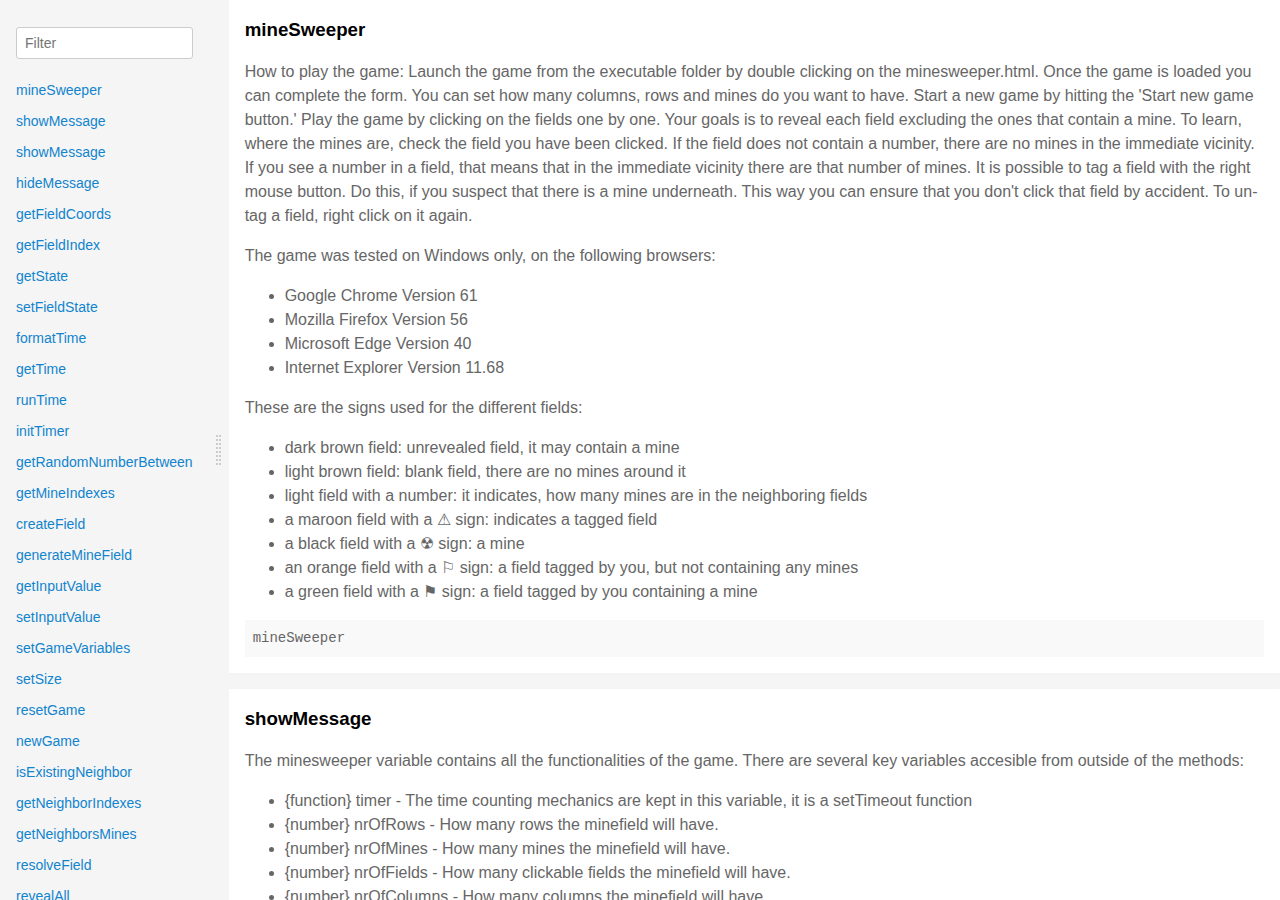
==== commit 84236602: "updated documentation" ====
--- a/docs/index.html
+++ b/docs/index.html
@@ -387,7 +387,9 @@
   
 
   <p>How to play the game:
-First complete the form on how many columns, rows and mines do you want to have, then hit the 'Start new game button.'
+Launch the game from the executable folder by double clicking on the minesweeper.html.
+Once the game is loaded you can complete the form. You can set how many columns, rows and mines do you want to have.
+Start a new game by hitting the 'Start new game button.'
 Play the game by clicking on the fields one by one. Your goals is to reveal each field excluding the ones that contain a mine.
 To learn, where the mines are, check the field you have been clicked. If the field does not contain a number, there are no mines in the immediate vicinity.
 If you see a number in a field, that means that in the immediate vicinity there are that number of mines.
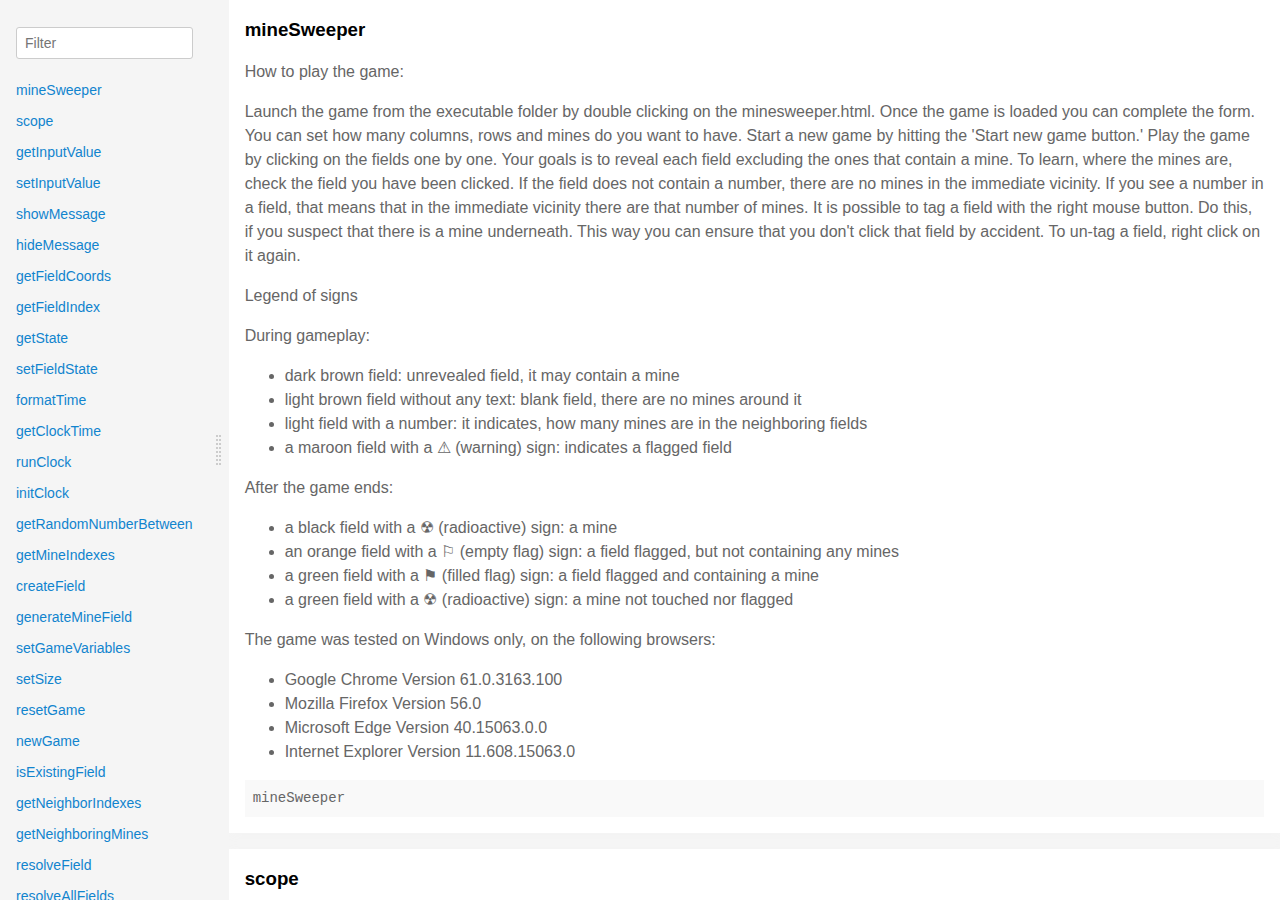
==== commit 3756554b: "Supposedly the final version" ====
--- a/docs/index.html
+++ b/docs/index.html
@@ -35,6 +35,36 @@
               
                 
                 <li><a
+                  href='#scope'
+                  class="">
+                  scope
+                  
+                </a>
+                
+                </li>
+              
+                
+                <li><a
+                  href='#getinputvalue'
+                  class="">
+                  getInputValue
+                  
+                </a>
+                
+                </li>
+              
+                
+                <li><a
+                  href='#setinputvalue'
+                  class="">
+                  setInputValue
+                  
+                </a>
+                
+                </li>
+              
+                
+                <li><a
                   href='#showmessage'
                   class="">
                   showMessage
@@ -45,16 +75,6 @@
               
                 
                 <li><a
-                  href='#showmessage'
-                  class="">
-                  showMessage
-                  
-                </a>
-                
-                </li>
-              
-                
-                <li><a
                   href='#hidemessage'
                   class="">
                   hideMessage
@@ -115,29 +135,29 @@
               
                 
                 <li><a
-                  href='#gettime'
-                  class="">
-                  getTime
-                  
-                </a>
-                
-                </li>
-              
-                
-                <li><a
-                  href='#runtime'
-                  class="">
-                  runTime
-                  
-                </a>
-                
-                </li>
-              
-                
-                <li><a
-                  href='#inittimer'
-                  class="">
-                  initTimer
+                  href='#getclocktime'
+                  class="">
+                  getClockTime
+                  
+                </a>
+                
+                </li>
+              
+                
+                <li><a
+                  href='#runclock'
+                  class="">
+                  runClock
+                  
+                </a>
+                
+                </li>
+              
+                
+                <li><a
+                  href='#initclock'
+                  class="">
+                  initClock
                   
                 </a>
                 
@@ -185,26 +205,6 @@
               
                 
                 <li><a
-                  href='#getinputvalue'
-                  class="">
-                  getInputValue
-                  
-                </a>
-                
-                </li>
-              
-                
-                <li><a
-                  href='#setinputvalue'
-                  class="">
-                  setInputValue
-                  
-                </a>
-                
-                </li>
-              
-                
-                <li><a
                   href='#setgamevariables'
                   class="">
                   setGameVariables
@@ -245,9 +245,9 @@
               
                 
                 <li><a
-                  href='#isexistingneighbor'
-                  class="">
-                  isExistingNeighbor
+                  href='#isexistingfield'
+                  class="">
+                  isExistingField
                   
                 </a>
                 
@@ -265,9 +265,9 @@
               
                 
                 <li><a
-                  href='#getneighborsmines'
-                  class="">
-                  getNeighborsMines
+                  href='#getneighboringmines'
+                  class="">
+                  getNeighboringMines
                   
                 </a>
                 
@@ -285,9 +285,9 @@
               
                 
                 <li><a
-                  href='#revealall'
-                  class="">
-                  revealAll
+                  href='#resolveallfields'
+                  class="">
+                  resolveAllFields
                   
                 </a>
                 
@@ -305,9 +305,19 @@
               
                 
                 <li><a
-                  href='#checkvictorycondition'
-                  class="">
-                  checkVictoryCondition
+                  href='#isvictory'
+                  class="">
+                  isVictory
+                  
+                </a>
+                
+                </li>
+              
+                
+                <li><a
+                  href='#victory'
+                  class="">
+                  victory
                   
                 </a>
                 
@@ -386,8 +396,8 @@
   </div>
   
 
-  <p>How to play the game:
-Launch the game from the executable folder by double clicking on the minesweeper.html.
+  <p>How to play the game:</p>
+<p>Launch the game from the executable folder by double clicking on the minesweeper.html.
 Once the game is loaded you can complete the form. You can set how many columns, rows and mines do you want to have.
 Start a new game by hitting the 'Start new game button.'
 Play the game by clicking on the fields one by one. Your goals is to reveal each field excluding the ones that contain a mine.
@@ -395,23 +405,28 @@
 If you see a number in a field, that means that in the immediate vicinity there are that number of mines.
 It is possible to tag a field with the right mouse button. Do this, if you suspect that there is a mine underneath. This way you can ensure that you don't click that field by accident.
 To un-tag a field, right click on it again. </p>
+<p>Legend of signs</p>
+<p>During gameplay:</p>
+<ul>
+<li>dark brown field: unrevealed field, it may contain a mine</li>
+<li>light brown field without any text: blank field, there are no mines around it</li>
+<li>light field with a number: it indicates, how many mines are in the neighboring fields</li>
+<li>a maroon field with a ⚠ (warning) sign: indicates a flagged field</li>
+</ul>
+<p>After the game ends:</p>
+<ul>
+<li>a black field with a ☢ (radioactive) sign: a mine</li>
+<li>an orange field with a ⚐ (empty flag) sign: a field flagged, but not containing any mines</li>
+<li>a green field with a ⚑ (filled flag) sign: a field flagged and containing a mine</li>
+<li>a green field with a ☢ (radioactive) sign: a mine not touched nor flagged</li>
+</ul>
 <p>The game was tested on Windows only, on the following browsers:</p>
 <ul>
-<li>Google Chrome Version 61</li>
-<li>Mozilla Firefox Version 56</li>
-<li>Microsoft Edge Version 40</li>
-<li>Internet Explorer Version 11.68</li>
+<li>Google Chrome Version 61.0.3163.100</li>
+<li>Mozilla Firefox Version 56.0</li>
+<li>Microsoft Edge Version 40.15063.0.0</li>
+<li>Internet Explorer Version 11.608.15063.0</li>
 </ul>
-<p>These are the signs used for the different fields:</p>
-<ul>
-<li>dark brown field: unrevealed field, it may contain a mine</li>
-<li>light brown field: blank field, there are no mines around it</li>
-<li>light field with a number: it indicates, how many mines are in the neighboring fields</li>
-<li>a maroon field with a ⚠ sign: indicates a tagged field</li>
-<li>a black field with a ☢ sign: a mine</li>
-<li>an orange field with a ⚐ sign: a field tagged by you, but not containing any mines</li>
-<li>a green field with a ⚑ sign: a field tagged by you containing a mine</li>
-</ul>
 
 
   <div class='pre p1 fill-light mt0'>mineSweeper</div>
@@ -450,18 +465,18 @@
   
   <div class='clearfix'>
     
-    <h3 class='fl m0' id='showmessage'>
-      showMessage
-    </h3>
-    
-    
-  </div>
-  
-
-  <p>The minesweeper variable contains all the functionalities of the game.
+    <h3 class='fl m0' id='scope'>
+      scope
+    </h3>
+    
+    
+  </div>
+  
+
+  <p>The minesweeper scope variable contains all the functionalities of the game.
 There are several key variables accesible from outside of the methods:</p>
 <ul>
-<li>{function} timer - The time counting mechanics are kept in this variable, it is a setTimeout function</li>
+<li>{function} clock - The time counting mechanics are kept in this variable, it is a setTimeout function</li>
 <li>{number} nrOfRows - How many rows the minefield will have.</li>
 <li>{number} nrOfMines - How many mines the minefield will have.</li>
 <li>{number} nrOfFields - How many clickable fields the minefield will have.</li>
@@ -472,7 +487,54 @@
 </ul>
 
 
-  <div class='pre p1 fill-light mt0'>showMessage(msg: any, victory: any)</div>
+  <div class='pre p1 fill-light mt0'>scope</div>
+  
+  
+
+  
+  
+  
+  
+  
+  
+
+  
+
+  
+
+  
+
+  
+
+  
+
+  
+
+  
+
+  
+</section>
+
+          
+        
+          
+            <section class='p2 mb2 clearfix bg-white minishadow'>
+
+  
+  <div class='clearfix'>
+    
+    <h3 class='fl m0' id='getinputvalue'>
+      getInputValue
+    </h3>
+    
+    
+  </div>
+  
+
+  <p>Tells the value of an input field as a number.</p>
+
+
+  <div class='pre p1 fill-light mt0'>getInputValue(id: <a href="https://developer.mozilla.org/en-US/docs/Web/JavaScript/Reference/Global_Objects/String">string</a>): <a href="https://developer.mozilla.org/en-US/docs/Web/JavaScript/Reference/Global_Objects/Number">number</a></div>
   
   
 
@@ -489,16 +551,87 @@
       
         <div class='space-bottom0'>
           <div>
-            <span class='code bold'>msg</span> <code class='quiet'>(any)</code>
-	    
-          </div>
-          
-        </div>
-      
-        <div class='space-bottom0'>
-          <div>
-            <span class='code bold'>victory</span> <code class='quiet'>(any)</code>
-	    
+            <span class='code bold'>id</span> <code class='quiet'>(<a href="https://developer.mozilla.org/en-US/docs/Web/JavaScript/Reference/Global_Objects/String">string</a>)</code>
+	    The id attribute of the field.
+
+          </div>
+          
+        </div>
+      
+    </div>
+  
+
+  
+
+  
+    
+      <div class='py1 quiet mt1 prose-big'>Returns</div>
+      <code><a href="https://developer.mozilla.org/en-US/docs/Web/JavaScript/Reference/Global_Objects/Number">number</a></code>:
+        The value of an input field.
+
+      
+    
+  
+
+  
+
+  
+
+  
+
+  
+
+  
+</section>
+
+          
+        
+          
+            <section class='p2 mb2 clearfix bg-white minishadow'>
+
+  
+  <div class='clearfix'>
+    
+    <h3 class='fl m0' id='setinputvalue'>
+      setInputValue
+    </h3>
+    
+    
+  </div>
+  
+
+  <p>Sets the value of an input field.</p>
+
+
+  <div class='pre p1 fill-light mt0'>setInputValue(id: <a href="https://developer.mozilla.org/en-US/docs/Web/JavaScript/Reference/Global_Objects/String">string</a>, value: string/number)</div>
+  
+  
+
+  
+  
+  
+  
+  
+  
+
+  
+    <div class='py1 quiet mt1 prose-big'>Parameters</div>
+    <div class='prose'>
+      
+        <div class='space-bottom0'>
+          <div>
+            <span class='code bold'>id</span> <code class='quiet'>(<a href="https://developer.mozilla.org/en-US/docs/Web/JavaScript/Reference/Global_Objects/String">string</a>)</code>
+	    The id of the input field.
+
+          </div>
+          
+        </div>
+      
+        <div class='space-bottom0'>
+          <div>
+            <span class='code bold'>value</span> <code class='quiet'>(string/number)</code>
+	    The value to be set.
+
           </div>
           
         </div>
@@ -537,10 +670,10 @@
   </div>
   
 
-  <p>Shows a message in a modal window, game over and victory messages are shown by this method.</p>
-
-
-  <div class='pre p1 fill-light mt0'>showMessage(msg: <a href="https://developer.mozilla.org/en-US/docs/Web/JavaScript/Reference/Global_Objects/String">string</a>, victory: <a href="https://developer.mozilla.org/en-US/docs/Web/JavaScript/Reference/Global_Objects/Boolean">boolean</a>)</div>
+  <p>Shows a modal window with a message in it.</p>
+
+
+  <div class='pre p1 fill-light mt0'>showMessage(msg: <a href="https://developer.mozilla.org/en-US/docs/Web/JavaScript/Reference/Global_Objects/String">string</a>)</div>
   
   
 
@@ -564,15 +697,6 @@
           
         </div>
       
-        <div class='space-bottom0'>
-          <div>
-            <span class='code bold'>victory</span> <code class='quiet'>(<a href="https://developer.mozilla.org/en-US/docs/Web/JavaScript/Reference/Global_Objects/Boolean">boolean</a>)</code>
-	    A variables indicating if the message is a victory message.
-
-          </div>
-          
-        </div>
-      
     </div>
   
 
@@ -607,7 +731,7 @@
   </div>
   
 
-  <p>Hides the messages modal and empties it's content.</p>
+  <p>Hides the modal window and deletes it's content.</p>
 
 
   <div class='pre p1 fill-light mt0'>hideMessage()</div>
@@ -654,10 +778,10 @@
   </div>
   
 
-  <p>Transforms a simple number to a pair of coordinates, which defines a field</p>
-
-
-  <div class='pre p1 fill-light mt0'>getFieldCoords(idx: <a href="https://developer.mozilla.org/en-US/docs/Web/JavaScript/Reference/Global_Objects/Number">number</a>): <a href="https://developer.mozilla.org/en-US/docs/Web/JavaScript/Reference/Global_Objects/Array">array</a></div>
+  <p>Tells the map to a field's state based on an field's order.</p>
+
+
+  <div class='pre p1 fill-light mt0'>getFieldCoords(index: <a href="https://developer.mozilla.org/en-US/docs/Web/JavaScript/Reference/Global_Objects/Number">number</a>): <a href="https://developer.mozilla.org/en-US/docs/Web/JavaScript/Reference/Global_Objects/Array">array</a></div>
   
   
 
@@ -674,8 +798,8 @@
       
         <div class='space-bottom0'>
           <div>
-            <span class='code bold'>idx</span> <code class='quiet'>(<a href="https://developer.mozilla.org/en-US/docs/Web/JavaScript/Reference/Global_Objects/Number">number</a>)</code>
-	    The index of a field, this represents the field's order on the minefield.
+            <span class='code bold'>index</span> <code class='quiet'>(<a href="https://developer.mozilla.org/en-US/docs/Web/JavaScript/Reference/Global_Objects/Number">number</a>)</code>
+	    The order number of a field.
 
           </div>
           
@@ -690,7 +814,7 @@
     
       <div class='py1 quiet mt1 prose-big'>Returns</div>
       <code><a href="https://developer.mozilla.org/en-US/docs/Web/JavaScript/Reference/Global_Objects/Array">array</a></code>:
-        An array of 2 numbers defining the position of a field.
+        An array of 2 numbers used to access states in the field map.
 
       
     
@@ -723,7 +847,7 @@
   </div>
   
 
-  <p>Transforms the array defining the field's position to a number (the order number of the field).</p>
+  <p>Tells the order number of a field based on a field map array.</p>
 
 
   <div class='pre p1 fill-light mt0'>getFieldIndex(coords: <a href="https://developer.mozilla.org/en-US/docs/Web/JavaScript/Reference/Global_Objects/Array">array</a>): <a href="https://developer.mozilla.org/en-US/docs/Web/JavaScript/Reference/Global_Objects/Number">number</a></div>
@@ -744,7 +868,7 @@
         <div class='space-bottom0'>
           <div>
             <span class='code bold'>coords</span> <code class='quiet'>(<a href="https://developer.mozilla.org/en-US/docs/Web/JavaScript/Reference/Global_Objects/Array">array</a>)</code>
-	    An array defining the position of field, also the map to the field's flags.
+	    An array of 2 numbers used to access states in the field map.
 
           </div>
           
@@ -792,7 +916,7 @@
   </div>
   
 
-  <p>Gets the state of a field, the state contains 3 flags.</p>
+  <p>Tells the state of a field.</p>
 
 
   <div class='pre p1 fill-light mt0'>getState(coords: <a href="https://developer.mozilla.org/en-US/docs/Web/JavaScript/Reference/Global_Objects/Array">array</a>): <a href="https://developer.mozilla.org/en-US/docs/Web/JavaScript/Reference/Global_Objects/Object">object</a></div>
@@ -813,7 +937,7 @@
         <div class='space-bottom0'>
           <div>
             <span class='code bold'>coords</span> <code class='quiet'>(<a href="https://developer.mozilla.org/en-US/docs/Web/JavaScript/Reference/Global_Objects/Array">array</a>)</code>
-	    An array of 2 numbers representing the map to the field's state.
+	    An array of 2 numbers used to access states in the field map.
 
           </div>
           
@@ -861,7 +985,7 @@
   </div>
   
 
-  <p>Sets the field's appearance on the page by applying a certain class. Also inserts content.</p>
+  <p>Sets the field's appearance on the page by applying a class.</p>
 
 
   <div class='pre p1 fill-light mt0'>setFieldState(coords: <a href="https://developer.mozilla.org/en-US/docs/Web/JavaScript/Reference/Global_Objects/Array">array</a>, type: <a href="https://developer.mozilla.org/en-US/docs/Web/JavaScript/Reference/Global_Objects/String">string</a>, content: <a href="https://developer.mozilla.org/en-US/docs/Web/JavaScript/Reference/Global_Objects/String">string</a>)</div>
@@ -882,7 +1006,7 @@
         <div class='space-bottom0'>
           <div>
             <span class='code bold'>coords</span> <code class='quiet'>(<a href="https://developer.mozilla.org/en-US/docs/Web/JavaScript/Reference/Global_Objects/Array">array</a>)</code>
-	    An array of 2 numbers representing the position of the field.
+	    An array of 2 numbers used to access states in the field map.
 
           </div>
           
@@ -891,7 +1015,7 @@
         <div class='space-bottom0'>
           <div>
             <span class='code bold'>type</span> <code class='quiet'>(<a href="https://developer.mozilla.org/en-US/docs/Web/JavaScript/Reference/Global_Objects/String">string</a>)</code>
-	    The type of the field, map to a css class name.
+	    The type of the field, maps to a css class name.
 
           </div>
           
@@ -900,7 +1024,7 @@
         <div class='space-bottom0'>
           <div>
             <span class='code bold'>content</span> <code class='quiet'>(<a href="https://developer.mozilla.org/en-US/docs/Web/JavaScript/Reference/Global_Objects/String">string</a>)</code>
-	    The character to be shown in field.
+	    The character to be shown in the field.
 
           </div>
           
@@ -940,10 +1064,10 @@
   </div>
   
 
-  <p>Formats the output time for the timer. I the number is smaller than 10 it adds a leading 0.</p>
-
-
-  <div class='pre p1 fill-light mt0'>formatTime(t: <a href="https://developer.mozilla.org/en-US/docs/Web/JavaScript/Reference/Global_Objects/Number">number</a>): <a href="https://developer.mozilla.org/en-US/docs/Web/JavaScript/Reference/Global_Objects/String">string</a></div>
+  <p>Formats the output time for the clock. If the number is smaller than 10 it adds a leading 0.</p>
+
+
+  <div class='pre p1 fill-light mt0'>formatTime(time: <a href="https://developer.mozilla.org/en-US/docs/Web/JavaScript/Reference/Global_Objects/Number">number</a>): <a href="https://developer.mozilla.org/en-US/docs/Web/JavaScript/Reference/Global_Objects/String">string</a></div>
   
   
 
@@ -960,7 +1084,7 @@
       
         <div class='space-bottom0'>
           <div>
-            <span class='code bold'>t</span> <code class='quiet'>(<a href="https://developer.mozilla.org/en-US/docs/Web/JavaScript/Reference/Global_Objects/Number">number</a>)</code>
+            <span class='code bold'>time</span> <code class='quiet'>(<a href="https://developer.mozilla.org/en-US/docs/Web/JavaScript/Reference/Global_Objects/Number">number</a>)</code>
 	    The quantity of minutes or seconds
 
           </div>
@@ -1001,18 +1125,18 @@
   
   <div class='clearfix'>
     
-    <h3 class='fl m0' id='gettime'>
-      getTime
-    </h3>
-    
-    
-  </div>
-  
-
-  <p>Getter for the elapsed time. Used when the game ends.</p>
-
-
-  <div class='pre p1 fill-light mt0'>getTime(): <a href="https://developer.mozilla.org/en-US/docs/Web/JavaScript/Reference/Global_Objects/String">string</a></div>
+    <h3 class='fl m0' id='getclocktime'>
+      getClockTime
+    </h3>
+    
+    
+  </div>
+  
+
+  <p>Tells the time from the clock.</p>
+
+
+  <div class='pre p1 fill-light mt0'>getClockTime(): <a href="https://developer.mozilla.org/en-US/docs/Web/JavaScript/Reference/Global_Objects/String">string</a></div>
   
   
 
@@ -1056,18 +1180,18 @@
   
   <div class='clearfix'>
     
-    <h3 class='fl m0' id='runtime'>
-      runTime
-    </h3>
-    
-    
-  </div>
-  
-
-  <p>Runs the timer until the game is lost or won.</p>
-
-
-  <div class='pre p1 fill-light mt0'>runTime(timerField: any, minutes: <a href="https://developer.mozilla.org/en-US/docs/Web/JavaScript/Reference/Global_Objects/Number">number</a>, seconds: <a href="https://developer.mozilla.org/en-US/docs/Web/JavaScript/Reference/Global_Objects/Number">number</a>, timerfield: <a href="https://developer.mozilla.org/en-US/docs/Web/JavaScript/Reference/Global_Objects/Object">object</a>)</div>
+    <h3 class='fl m0' id='runclock'>
+      runClock
+    </h3>
+    
+    
+  </div>
+  
+
+  <p>Runs the clock until the game is lost or won.</p>
+
+
+  <div class='pre p1 fill-light mt0'>runClock(clockField: <a href="https://developer.mozilla.org/en-US/docs/Web/JavaScript/Reference/Global_Objects/Object">object</a>, minutes: <a href="https://developer.mozilla.org/en-US/docs/Web/JavaScript/Reference/Global_Objects/Number">number</a>, seconds: <a href="https://developer.mozilla.org/en-US/docs/Web/JavaScript/Reference/Global_Objects/Number">number</a>)</div>
   
   
 
@@ -1084,8 +1208,9 @@
       
         <div class='space-bottom0'>
           <div>
-            <span class='code bold'>timerField</span> <code class='quiet'>(any)</code>
-	    
+            <span class='code bold'>clockField</span> <code class='quiet'>(<a href="https://developer.mozilla.org/en-US/docs/Web/JavaScript/Reference/Global_Objects/Object">object</a>)</code>
+	    The element from the DOM, where the clock is displayed.
+
           </div>
           
         </div>
@@ -1108,15 +1233,6 @@
           
         </div>
       
-        <div class='space-bottom0'>
-          <div>
-            <span class='code bold'>timerfield</span> <code class='quiet'>(<a href="https://developer.mozilla.org/en-US/docs/Web/JavaScript/Reference/Global_Objects/Object">object</a>)</code>
-	    The element from the DOM, where the timer is displayed.
-
-          </div>
-          
-        </div>
-      
     </div>
   
 
@@ -1143,18 +1259,18 @@
   
   <div class='clearfix'>
     
-    <h3 class='fl m0' id='inittimer'>
-      initTimer
-    </h3>
-    
-    
-  </div>
-  
-
-  <p>Initializes the timer once the game is started.</p>
-
-
-  <div class='pre p1 fill-light mt0'>initTimer()</div>
+    <h3 class='fl m0' id='initclock'>
+      initClock
+    </h3>
+    
+    
+  </div>
+  
+
+  <p>Initializes the clock once the game becomes active.</p>
+
+
+  <div class='pre p1 fill-light mt0'>initClock()</div>
   
   
 
@@ -1198,7 +1314,7 @@
   </div>
   
 
-  <p>Generates a random number in a given interval.</p>
+  <p>Generates a random number from the given interval.</p>
 
 
   <div class='pre p1 fill-light mt0'>getRandomNumberBetween(min: <a href="https://developer.mozilla.org/en-US/docs/Web/JavaScript/Reference/Global_Objects/Number">number</a>, max: <a href="https://developer.mozilla.org/en-US/docs/Web/JavaScript/Reference/Global_Objects/Number">number</a>): <a href="https://developer.mozilla.org/en-US/docs/Web/JavaScript/Reference/Global_Objects/Number">number</a></div>
@@ -1276,7 +1392,7 @@
   </div>
   
 
-  <p>Generates the ordered position of the mines.</p>
+  <p>Generates the index of the mines.</p>
 
 
   <div class='pre p1 fill-light mt0'>getMineIndexes(): <a href="https://developer.mozilla.org/en-US/docs/Web/JavaScript/Reference/Global_Objects/Set">Set</a></div>
@@ -1331,10 +1447,10 @@
   </div>
   
 
-  <p>Creates a new DOM element which serves as a field. Adds the events for the field.</p>
-
-
-  <div class='pre p1 fill-light mt0'>createField(i: <a href="https://developer.mozilla.org/en-US/docs/Web/JavaScript/Reference/Global_Objects/Number">number</a>): <a href="https://developer.mozilla.org/en-US/docs/Web/JavaScript/Reference/Global_Objects/Object">object</a></div>
+  <p>Creates a new DOM element (field) and inserts it into the DOM.</p>
+
+
+  <div class='pre p1 fill-light mt0'>createField(mineField: <a href="https://developer.mozilla.org/en-US/docs/Web/JavaScript/Reference/Global_Objects/Object">object</a>, index: <a href="https://developer.mozilla.org/en-US/docs/Web/JavaScript/Reference/Global_Objects/Number">number</a>)</div>
   
   
 
@@ -1351,8 +1467,17 @@
       
         <div class='space-bottom0'>
           <div>
-            <span class='code bold'>i</span> <code class='quiet'>(<a href="https://developer.mozilla.org/en-US/docs/Web/JavaScript/Reference/Global_Objects/Number">number</a>)</code>
-	    The ordered index of the field to be created.
+            <span class='code bold'>mineField</span> <code class='quiet'>(<a href="https://developer.mozilla.org/en-US/docs/Web/JavaScript/Reference/Global_Objects/Object">object</a>)</code>
+	    The element which contains all the fields.
+
+          </div>
+          
+        </div>
+      
+        <div class='space-bottom0'>
+          <div>
+            <span class='code bold'>index</span> <code class='quiet'>(<a href="https://developer.mozilla.org/en-US/docs/Web/JavaScript/Reference/Global_Objects/Number">number</a>)</code>
+	    The order number of a field.
 
           </div>
           
@@ -1363,14 +1488,6 @@
 
   
 
-  
-    
-      <div class='py1 quiet mt1 prose-big'>Returns</div>
-      <code><a href="https://developer.mozilla.org/en-US/docs/Web/JavaScript/Reference/Global_Objects/Object">object</a></code>:
-        Returns a new field.
-
-      
-    
   
 
   
@@ -1400,7 +1517,7 @@
   </div>
   
 
-  <p>It generates the minefield by creating a map with each field's flags and appends each field to the DOM.</p>
+  <p>Generates the field map, which contains each field's state.</p>
 
 
   <div class='pre p1 fill-light mt0'>generateMineField(mineField: <a href="https://developer.mozilla.org/en-US/docs/Web/JavaScript/Reference/Global_Objects/Object">object</a>)</div>
@@ -1421,7 +1538,7 @@
         <div class='space-bottom0'>
           <div>
             <span class='code bold'>mineField</span> <code class='quiet'>(<a href="https://developer.mozilla.org/en-US/docs/Web/JavaScript/Reference/Global_Objects/Object">object</a>)</code>
-	    A DOM node where the fields will be inserted into.
+	    The element which contains all the fields.
 
           </div>
           
@@ -1453,18 +1570,65 @@
   
   <div class='clearfix'>
     
-    <h3 class='fl m0' id='getinputvalue'>
-      getInputValue
-    </h3>
-    
-    
-  </div>
-  
-
-  <p>Gets the value of an input field.</p>
-
-
-  <div class='pre p1 fill-light mt0'>getInputValue(id: <a href="https://developer.mozilla.org/en-US/docs/Web/JavaScript/Reference/Global_Objects/String">string</a>, returnNumber: <a href="https://developer.mozilla.org/en-US/docs/Web/JavaScript/Reference/Global_Objects/Boolean">boolean</a>): string/number</div>
+    <h3 class='fl m0' id='setgamevariables'>
+      setGameVariables
+    </h3>
+    
+    
+  </div>
+  
+
+  <p>Reads, adjusts and sets the input parameters for the minefield.</p>
+
+
+  <div class='pre p1 fill-light mt0'>setGameVariables()</div>
+  
+  
+
+  
+  
+  
+  
+  
+  
+
+  
+
+  
+
+  
+
+  
+
+  
+
+  
+
+  
+
+  
+</section>
+
+          
+        
+          
+            <section class='p2 mb2 clearfix bg-white minishadow'>
+
+  
+  <div class='clearfix'>
+    
+    <h3 class='fl m0' id='setsize'>
+      setSize
+    </h3>
+    
+    
+  </div>
+  
+
+  <p>Sets the size of the minefield.</p>
+
+
+  <div class='pre p1 fill-light mt0'>setSize(mineField: <a href="https://developer.mozilla.org/en-US/docs/Web/JavaScript/Reference/Global_Objects/Object">object</a>)</div>
   
   
 
@@ -1481,17 +1645,8 @@
       
         <div class='space-bottom0'>
           <div>
-            <span class='code bold'>id</span> <code class='quiet'>(<a href="https://developer.mozilla.org/en-US/docs/Web/JavaScript/Reference/Global_Objects/String">string</a>)</code>
-	    The id attribute of the field.
-
-          </div>
-          
-        </div>
-      
-        <div class='space-bottom0'>
-          <div>
-            <span class='code bold'>returnNumber</span> <code class='quiet'>(<a href="https://developer.mozilla.org/en-US/docs/Web/JavaScript/Reference/Global_Objects/Boolean">boolean</a>)</code>
-	    If the return value should be number or not.
+            <span class='code bold'>mineField</span> <code class='quiet'>(<a href="https://developer.mozilla.org/en-US/docs/Web/JavaScript/Reference/Global_Objects/Object">object</a>)</code>
+	    The element which contains all the fields.
 
           </div>
           
@@ -1503,46 +1658,38 @@
   
 
   
-    
-      <div class='py1 quiet mt1 prose-big'>Returns</div>
-      <code>string/number</code>:
-        The value of an input field.
-
-      
-    
-  
-
-  
-
-  
-
-  
-
-  
-
-  
-</section>
-
-          
-        
-          
-            <section class='p2 mb2 clearfix bg-white minishadow'>
-
-  
-  <div class='clearfix'>
-    
-    <h3 class='fl m0' id='setinputvalue'>
-      setInputValue
-    </h3>
-    
-    
-  </div>
-  
-
-  <p>Sets the value of an input field.</p>
-
-
-  <div class='pre p1 fill-light mt0'>setInputValue(id: <a href="https://developer.mozilla.org/en-US/docs/Web/JavaScript/Reference/Global_Objects/String">string</a>, value: string/number)</div>
+
+  
+
+  
+
+  
+
+  
+
+  
+</section>
+
+          
+        
+          
+            <section class='p2 mb2 clearfix bg-white minishadow'>
+
+  
+  <div class='clearfix'>
+    
+    <h3 class='fl m0' id='resetgame'>
+      resetGame
+    </h3>
+    
+    
+  </div>
+  
+
+  <p>Resets the game and stops the clock.</p>
+
+
+  <div class='pre p1 fill-light mt0'>resetGame(mineField: <a href="https://developer.mozilla.org/en-US/docs/Web/JavaScript/Reference/Global_Objects/Object">object</a>)</div>
   
   
 
@@ -1559,17 +1706,8 @@
       
         <div class='space-bottom0'>
           <div>
-            <span class='code bold'>id</span> <code class='quiet'>(<a href="https://developer.mozilla.org/en-US/docs/Web/JavaScript/Reference/Global_Objects/String">string</a>)</code>
-	    The id of the input field.
-
-          </div>
-          
-        </div>
-      
-        <div class='space-bottom0'>
-          <div>
-            <span class='code bold'>value</span> <code class='quiet'>(string/number)</code>
-	    The value to be set.
+            <span class='code bold'>mineField</span> <code class='quiet'>(<a href="https://developer.mozilla.org/en-US/docs/Web/JavaScript/Reference/Global_Objects/Object">object</a>)</code>
+	    The element which contains all the fields.
 
           </div>
           
@@ -1601,66 +1739,65 @@
   
   <div class='clearfix'>
     
-    <h3 class='fl m0' id='setgamevariables'>
-      setGameVariables
-    </h3>
-    
-    
-  </div>
-  
-
-  <p>Reads and sets the input parameters for generating the minefield.
-In case there are any not recommended settings, more appropriate values will be set.</p>
-
-
-  <div class='pre p1 fill-light mt0'>setGameVariables()</div>
-  
-  
-
-  
-  
-  
-  
-  
-  
-
-  
-
-  
-
-  
-
-  
-
-  
-
-  
-
-  
-
-  
-</section>
-
-          
-        
-          
-            <section class='p2 mb2 clearfix bg-white minishadow'>
-
-  
-  <div class='clearfix'>
-    
-    <h3 class='fl m0' id='setsize'>
-      setSize
-    </h3>
-    
-    
-  </div>
-  
-
-  <p>Resets and resizes the minefield container.</p>
-
-
-  <div class='pre p1 fill-light mt0'>setSize(mineField: <a href="https://developer.mozilla.org/en-US/docs/Web/JavaScript/Reference/Global_Objects/Object">object</a>)</div>
+    <h3 class='fl m0' id='newgame'>
+      newGame
+    </h3>
+    
+    
+  </div>
+  
+
+  <p>Starts a new game.</p>
+
+
+  <div class='pre p1 fill-light mt0'>newGame()</div>
+  
+  
+
+  
+  
+  
+  
+  
+  
+
+  
+
+  
+
+  
+
+  
+
+  
+
+  
+
+  
+
+  
+</section>
+
+          
+        
+          
+            <section class='p2 mb2 clearfix bg-white minishadow'>
+
+  
+  <div class='clearfix'>
+    
+    <h3 class='fl m0' id='isexistingfield'>
+      isExistingField
+    </h3>
+    
+    
+  </div>
+  
+
+  <p>Checks if the given coordinates represent an existing a field.</p>
+
+
+  <div class='pre p1 fill-light mt0'>isExistingField(coords: <a href="https://developer.mozilla.org/en-US/docs/Web/JavaScript/Reference/Global_Objects/Array">array</a>): <a href="https://developer.mozilla.org/en-US/docs/Web/JavaScript/Reference/Global_Objects/Boolean">boolean</a></div>
   
   
 
@@ -1677,8 +1814,8 @@
       
         <div class='space-bottom0'>
           <div>
-            <span class='code bold'>mineField</span> <code class='quiet'>(<a href="https://developer.mozilla.org/en-US/docs/Web/JavaScript/Reference/Global_Objects/Object">object</a>)</code>
-	    A DOM node where the fields will be inserted into.
+            <span class='code bold'>coords</span> <code class='quiet'>(<a href="https://developer.mozilla.org/en-US/docs/Web/JavaScript/Reference/Global_Objects/Array">array</a>)</code>
+	    An array of 2 numbers used to access states in the field map.
 
           </div>
           
@@ -1690,132 +1827,46 @@
   
 
   
-
-  
-
-  
-
-  
-
-  
-
-  
-</section>
-
-          
-        
-          
-            <section class='p2 mb2 clearfix bg-white minishadow'>
-
-  
-  <div class='clearfix'>
-    
-    <h3 class='fl m0' id='resetgame'>
-      resetGame
-    </h3>
-    
-    
-  </div>
-  
-
-  <p>Resets the game state. Stops the timer.</p>
-
-
-  <div class='pre p1 fill-light mt0'>resetGame()</div>
-  
-  
-
-  
-  
-  
-  
-  
-  
-
-  
-
-  
-
-  
-
-  
-
-  
-
-  
-
-  
-
-  
-</section>
-
-          
-        
-          
-            <section class='p2 mb2 clearfix bg-white minishadow'>
-
-  
-  <div class='clearfix'>
-    
-    <h3 class='fl m0' id='newgame'>
-      newGame
-    </h3>
-    
-    
-  </div>
-  
-
-  <p>Initializes a new game by resetting variables and regenerating the minefield.</p>
-
-
-  <div class='pre p1 fill-light mt0'>newGame()</div>
-  
-  
-
-  
-  
-  
-  
-  
-  
-
-  
-
-  
-
-  
-
-  
-
-  
-
-  
-
-  
-
-  
-</section>
-
-          
-        
-          
-            <section class='p2 mb2 clearfix bg-white minishadow'>
-
-  
-  <div class='clearfix'>
-    
-    <h3 class='fl m0' id='isexistingneighbor'>
-      isExistingNeighbor
-    </h3>
-    
-    
-  </div>
-  
-
-  <p>Checks if on the given coordinats exists a field.</p>
-
-
-  <div class='pre p1 fill-light mt0'>isExistingNeighbor(coords: <a href="https://developer.mozilla.org/en-US/docs/Web/JavaScript/Reference/Global_Objects/Array">array</a>): <a href="https://developer.mozilla.org/en-US/docs/Web/JavaScript/Reference/Global_Objects/Boolean">boolean</a></div>
+    
+      <div class='py1 quiet mt1 prose-big'>Returns</div>
+      <code><a href="https://developer.mozilla.org/en-US/docs/Web/JavaScript/Reference/Global_Objects/Boolean">boolean</a></code>:
+        It is true if the field exists.
+
+      
+    
+  
+
+  
+
+  
+
+  
+
+  
+
+  
+</section>
+
+          
+        
+          
+            <section class='p2 mb2 clearfix bg-white minishadow'>
+
+  
+  <div class='clearfix'>
+    
+    <h3 class='fl m0' id='getneighborindexes'>
+      getNeighborIndexes
+    </h3>
+    
+    
+  </div>
+  
+
+  <p>Collects a list of suspected field map coordinates of any neighboring fields.</p>
+
+
+  <div class='pre p1 fill-light mt0'>getNeighborIndexes(mainCoords: <a href="https://developer.mozilla.org/en-US/docs/Web/JavaScript/Reference/Global_Objects/Array">array</a>): <a href="https://developer.mozilla.org/en-US/docs/Web/JavaScript/Reference/Global_Objects/Array">array</a></div>
   
   
 
@@ -1832,8 +1883,8 @@
       
         <div class='space-bottom0'>
           <div>
-            <span class='code bold'>coords</span> <code class='quiet'>(<a href="https://developer.mozilla.org/en-US/docs/Web/JavaScript/Reference/Global_Objects/Array">array</a>)</code>
-	    A pair of numbers that should map to a field in the DOM and the field map.
+            <span class='code bold'>mainCoords</span> <code class='quiet'>(<a href="https://developer.mozilla.org/en-US/docs/Web/JavaScript/Reference/Global_Objects/Array">array</a>)</code>
+	    The selected field's map to it's state in the field map.
 
           </div>
           
@@ -1847,44 +1898,44 @@
   
     
       <div class='py1 quiet mt1 prose-big'>Returns</div>
-      <code><a href="https://developer.mozilla.org/en-US/docs/Web/JavaScript/Reference/Global_Objects/Boolean">boolean</a></code>:
-        It is true if the fields exists. False if not.
-
-      
-    
-  
-
-  
-
-  
-
-  
-
-  
-
-  
-</section>
-
-          
-        
-          
-            <section class='p2 mb2 clearfix bg-white minishadow'>
-
-  
-  <div class='clearfix'>
-    
-    <h3 class='fl m0' id='getneighborindexes'>
-      getNeighborIndexes
-    </h3>
-    
-    
-  </div>
-  
-
-  <p>Determines the theoretical position of the sourrounding fields.</p>
-
-
-  <div class='pre p1 fill-light mt0'>getNeighborIndexes(coords: any, null-null: <a href="https://developer.mozilla.org/en-US/docs/Web/JavaScript/Reference/Global_Objects/Array">array</a>): <a href="https://developer.mozilla.org/en-US/docs/Web/JavaScript/Reference/Global_Objects/Array">array</a></div>
+      <code><a href="https://developer.mozilla.org/en-US/docs/Web/JavaScript/Reference/Global_Objects/Array">array</a></code>:
+        A list of arrays, each used to access states in the field map.
+
+      
+    
+  
+
+  
+
+  
+
+  
+
+  
+
+  
+</section>
+
+          
+        
+          
+            <section class='p2 mb2 clearfix bg-white minishadow'>
+
+  
+  <div class='clearfix'>
+    
+    <h3 class='fl m0' id='getneighboringmines'>
+      getNeighboringMines
+    </h3>
+    
+    
+  </div>
+  
+
+  <p>Tell the number of mines in the neighboring fields.</p>
+
+
+  <div class='pre p1 fill-light mt0'>getNeighboringMines(mainCoords: <a href="https://developer.mozilla.org/en-US/docs/Web/JavaScript/Reference/Global_Objects/Array">array</a>): <a href="https://developer.mozilla.org/en-US/docs/Web/JavaScript/Reference/Global_Objects/Number">number</a></div>
   
   
 
@@ -1901,85 +1952,8 @@
       
         <div class='space-bottom0'>
           <div>
-            <span class='code bold'>coords</span> <code class='quiet'>(any)</code>
-	    
-          </div>
-          
-        </div>
-      
-        <div class='space-bottom0'>
-          <div>
-            <span class='code bold'>null-null</span> <code class='quiet'>(<a href="https://developer.mozilla.org/en-US/docs/Web/JavaScript/Reference/Global_Objects/Array">array</a>)</code>
-	    A pair of numbers showing the position of the selected field.
-
-          </div>
-          
-        </div>
-      
-    </div>
-  
-
-  
-
-  
-    
-      <div class='py1 quiet mt1 prose-big'>Returns</div>
-      <code><a href="https://developer.mozilla.org/en-US/docs/Web/JavaScript/Reference/Global_Objects/Array">array</a></code>:
-        A list of arrays, each representing a coordinate to a neighbor.
-
-      
-    
-  
-
-  
-
-  
-
-  
-
-  
-
-  
-</section>
-
-          
-        
-          
-            <section class='p2 mb2 clearfix bg-white minishadow'>
-
-  
-  <div class='clearfix'>
-    
-    <h3 class='fl m0' id='getneighborsmines'>
-      getNeighborsMines
-    </h3>
-    
-    
-  </div>
-  
-
-  <p>Check on how many mines are in the neighboring fields.</p>
-
-
-  <div class='pre p1 fill-light mt0'>getNeighborsMines(mainCoords: <a href="https://developer.mozilla.org/en-US/docs/Web/JavaScript/Reference/Global_Objects/Array">array</a>): <a href="https://developer.mozilla.org/en-US/docs/Web/JavaScript/Reference/Global_Objects/Number">number</a></div>
-  
-  
-
-  
-  
-  
-  
-  
-  
-
-  
-    <div class='py1 quiet mt1 prose-big'>Parameters</div>
-    <div class='prose'>
-      
-        <div class='space-bottom0'>
-          <div>
             <span class='code bold'>mainCoords</span> <code class='quiet'>(<a href="https://developer.mozilla.org/en-US/docs/Web/JavaScript/Reference/Global_Objects/Array">array</a>)</code>
-	    Represents a coordinate for the selected field.
+	    The selected field's map to it's state in the field map.
 
           </div>
           
@@ -2030,7 +2004,7 @@
   <p>Reveals a field with all it's states. It changes only the looks and it does not propagate to other fields.</p>
 
 
-  <div class='pre p1 fill-light mt0'>resolveField(coords: <a href="https://developer.mozilla.org/en-US/docs/Web/JavaScript/Reference/Global_Objects/Array">array</a>, victory: <a href="https://developer.mozilla.org/en-US/docs/Web/JavaScript/Reference/Global_Objects/Boolean">boolean</a>)</div>
+  <div class='pre p1 fill-light mt0'>resolveField(coords: <a href="https://developer.mozilla.org/en-US/docs/Web/JavaScript/Reference/Global_Objects/Array">array</a>)</div>
   
   
 
@@ -2048,16 +2022,7 @@
         <div class='space-bottom0'>
           <div>
             <span class='code bold'>coords</span> <code class='quiet'>(<a href="https://developer.mozilla.org/en-US/docs/Web/JavaScript/Reference/Global_Objects/Array">array</a>)</code>
-	    A pair of numbers representing the coordinates of the field to be revealed.
-
-          </div>
-          
-        </div>
-      
-        <div class='space-bottom0'>
-          <div>
-            <span class='code bold'>victory</span> <code class='quiet'>(<a href="https://developer.mozilla.org/en-US/docs/Web/JavaScript/Reference/Global_Objects/Boolean">boolean</a>)</code>
-	    A flag showing if the game ended with victory or not.
+	    An array of 2 numbers used to access states in the field map.
 
           </div>
           
@@ -2089,18 +2054,214 @@
   
   <div class='clearfix'>
     
-    <h3 class='fl m0' id='revealall'>
-      revealAll
-    </h3>
-    
-    
-  </div>
-  
-
-  <p>Reveals all fields to the player in case the game is over.</p>
-
-
-  <div class='pre p1 fill-light mt0'>revealAll(victory: <a href="https://developer.mozilla.org/en-US/docs/Web/JavaScript/Reference/Global_Objects/Boolean">boolean</a>)</div>
+    <h3 class='fl m0' id='resolveallfields'>
+      resolveAllFields
+    </h3>
+    
+    
+  </div>
+  
+
+  <p>Resolves all fields to the player, showing what each field is.</p>
+
+
+  <div class='pre p1 fill-light mt0'>resolveAllFields()</div>
+  
+  
+
+  
+  
+  
+  
+  
+  
+
+  
+
+  
+
+  
+
+  
+
+  
+
+  
+
+  
+
+  
+</section>
+
+          
+        
+          
+            <section class='p2 mb2 clearfix bg-white minishadow'>
+
+  
+  <div class='clearfix'>
+    
+    <h3 class='fl m0' id='gameover'>
+      gameOver
+    </h3>
+    
+    
+  </div>
+  
+
+  <p>Sets the game over state.</p>
+
+
+  <div class='pre p1 fill-light mt0'>gameOver()</div>
+  
+  
+
+  
+  
+  
+  
+  
+  
+
+  
+
+  
+
+  
+
+  
+
+  
+
+  
+
+  
+
+  
+</section>
+
+          
+        
+          
+            <section class='p2 mb2 clearfix bg-white minishadow'>
+
+  
+  <div class='clearfix'>
+    
+    <h3 class='fl m0' id='isvictory'>
+      isVictory
+    </h3>
+    
+    
+  </div>
+  
+
+  <p>Checks if the conditions are met for wining the game.</p>
+
+
+  <div class='pre p1 fill-light mt0'>isVictory(): <a href="https://developer.mozilla.org/en-US/docs/Web/JavaScript/Reference/Global_Objects/Boolean">boolean</a></div>
+  
+  
+
+  
+  
+  
+  
+  
+  
+
+  
+
+  
+
+  
+    
+      <div class='py1 quiet mt1 prose-big'>Returns</div>
+      <code><a href="https://developer.mozilla.org/en-US/docs/Web/JavaScript/Reference/Global_Objects/Boolean">boolean</a></code>:
+        Returns true if the game is won.
+
+      
+    
+  
+
+  
+
+  
+
+  
+
+  
+
+  
+</section>
+
+          
+        
+          
+            <section class='p2 mb2 clearfix bg-white minishadow'>
+
+  
+  <div class='clearfix'>
+    
+    <h3 class='fl m0' id='victory'>
+      victory
+    </h3>
+    
+    
+  </div>
+  
+
+  <p>Sets the game won state.</p>
+
+
+  <div class='pre p1 fill-light mt0'>victory()</div>
+  
+  
+
+  
+  
+  
+  
+  
+  
+
+  
+
+  
+
+  
+
+  
+
+  
+
+  
+
+  
+
+  
+</section>
+
+          
+        
+          
+            <section class='p2 mb2 clearfix bg-white minishadow'>
+
+  
+  <div class='clearfix'>
+    
+    <h3 class='fl m0' id='revealneighbors'>
+      revealNeighbors
+    </h3>
+    
+    
+  </div>
+  
+
+  <p>Reveal the neighboring fields of a field selected.</p>
+
+
+  <div class='pre p1 fill-light mt0'>revealNeighbors(mainIndex: <a href="https://developer.mozilla.org/en-US/docs/Web/JavaScript/Reference/Global_Objects/Number">number</a>)</div>
   
   
 
@@ -2117,8 +2278,8 @@
       
         <div class='space-bottom0'>
           <div>
-            <span class='code bold'>victory</span> <code class='quiet'>(<a href="https://developer.mozilla.org/en-US/docs/Web/JavaScript/Reference/Global_Objects/Boolean">boolean</a>)</code>
-	    A flag showing if the game ended with victory or not.
+            <span class='code bold'>mainIndex</span> <code class='quiet'>(<a href="https://developer.mozilla.org/en-US/docs/Web/JavaScript/Reference/Global_Objects/Number">number</a>)</code>
+	    The order number of the selected field.
 
           </div>
           
@@ -2150,112 +2311,18 @@
   
   <div class='clearfix'>
     
-    <h3 class='fl m0' id='gameover'>
-      gameOver
-    </h3>
-    
-    
-  </div>
-  
-
-  <p>It is the event when the game ends. Interaction is stopped, all fields are evaluated and a message is shown.</p>
-
-
-  <div class='pre p1 fill-light mt0'>gameOver()</div>
-  
-  
-
-  
-  
-  
-  
-  
-  
-
-  
-
-  
-
-  
-
-  
-
-  
-
-  
-
-  
-
-  
-</section>
-
-          
-        
-          
-            <section class='p2 mb2 clearfix bg-white minishadow'>
-
-  
-  <div class='clearfix'>
-    
-    <h3 class='fl m0' id='checkvictorycondition'>
-      checkVictoryCondition
-    </h3>
-    
-    
-  </div>
-  
-
-  <p>Checks if victory conditions are met. If they are, victory is announced.</p>
-
-
-  <div class='pre p1 fill-light mt0'>checkVictoryCondition()</div>
-  
-  
-
-  
-  
-  
-  
-  
-  
-
-  
-
-  
-
-  
-
-  
-
-  
-
-  
-
-  
-
-  
-</section>
-
-          
-        
-          
-            <section class='p2 mb2 clearfix bg-white minishadow'>
-
-  
-  <div class='clearfix'>
-    
-    <h3 class='fl m0' id='revealneighbors'>
-      revealNeighbors
-    </h3>
-    
-    
-  </div>
-  
-
-  <p>Reveal any fields that are in the immediate neighborhood.</p>
-
-
-  <div class='pre p1 fill-light mt0'>revealNeighbors(mainIndex: <a href="https://developer.mozilla.org/en-US/docs/Web/JavaScript/Reference/Global_Objects/Number">number</a>)</div>
+    <h3 class='fl m0' id='revealfield'>
+      revealField
+    </h3>
+    
+    
+  </div>
+  
+
+  <p>Reveals a field and checks for end game conditions.</p>
+
+
+  <div class='pre p1 fill-light mt0'>revealField(coords: <a href="https://developer.mozilla.org/en-US/docs/Web/JavaScript/Reference/Global_Objects/Array">array</a>)</div>
   
   
 
@@ -2272,8 +2339,8 @@
       
         <div class='space-bottom0'>
           <div>
-            <span class='code bold'>mainIndex</span> <code class='quiet'>(<a href="https://developer.mozilla.org/en-US/docs/Web/JavaScript/Reference/Global_Objects/Number">number</a>)</code>
-	    A number assigned to a field, based on this the coordinates can be get.
+            <span class='code bold'>coords</span> <code class='quiet'>(<a href="https://developer.mozilla.org/en-US/docs/Web/JavaScript/Reference/Global_Objects/Array">array</a>)</code>
+	    An array of 2 numbers used to access states in the field map.
 
           </div>
           
@@ -2305,18 +2372,18 @@
   
   <div class='clearfix'>
     
-    <h3 class='fl m0' id='revealfield'>
-      revealField
-    </h3>
-    
-    
-  </div>
-  
-
-  <p>Reveals a field and checks for end game conditions.</p>
-
-
-  <div class='pre p1 fill-light mt0'>revealField(coords: <a href="https://developer.mozilla.org/en-US/docs/Web/JavaScript/Reference/Global_Objects/Array">array</a>)</div>
+    <h3 class='fl m0' id='toggleflag'>
+      toggleFlag
+    </h3>
+    
+    
+  </div>
+  
+
+  <p>Sets or resets the flag on a field.</p>
+
+
+  <div class='pre p1 fill-light mt0'>toggleFlag(coords: <a href="https://developer.mozilla.org/en-US/docs/Web/JavaScript/Reference/Global_Objects/Array">array</a>)</div>
   
   
 
@@ -2334,7 +2401,7 @@
         <div class='space-bottom0'>
           <div>
             <span class='code bold'>coords</span> <code class='quiet'>(<a href="https://developer.mozilla.org/en-US/docs/Web/JavaScript/Reference/Global_Objects/Array">array</a>)</code>
-	    The coordinates for a given field.
+	    An array of 2 numbers used to access states in the field map.
 
           </div>
           
@@ -2366,18 +2433,18 @@
   
   <div class='clearfix'>
     
-    <h3 class='fl m0' id='toggleflag'>
-      toggleFlag
-    </h3>
-    
-    
-  </div>
-  
-
-  <p>Sets or resets the flag on a field.</p>
-
-
-  <div class='pre p1 fill-light mt0'>toggleFlag(coords: <a href="https://developer.mozilla.org/en-US/docs/Web/JavaScript/Reference/Global_Objects/Array">array</a>)</div>
+    <h3 class='fl m0' id='handleleftclick'>
+      handleLeftClick
+    </h3>
+    
+    
+  </div>
+  
+
+  <p>Handler for clicking on a field with the left mouse button.</p>
+
+
+  <div class='pre p1 fill-light mt0'>handleLeftClick(event: <a href="https://developer.mozilla.org/en-US/docs/Web/JavaScript/Reference/Global_Objects/Object">object</a>)</div>
   
   
 
@@ -2394,61 +2461,14 @@
       
         <div class='space-bottom0'>
           <div>
-            <span class='code bold'>coords</span> <code class='quiet'>(<a href="https://developer.mozilla.org/en-US/docs/Web/JavaScript/Reference/Global_Objects/Array">array</a>)</code>
-	    The coordinates for a given field.
+            <span class='code bold'>event</span> <code class='quiet'>(<a href="https://developer.mozilla.org/en-US/docs/Web/JavaScript/Reference/Global_Objects/Object">object</a>)</code>
+	    The click event object.
 
           </div>
           
         </div>
       
     </div>
-  
-
-  
-
-  
-
-  
-
-  
-
-  
-
-  
-
-  
-</section>
-
-          
-        
-          
-            <section class='p2 mb2 clearfix bg-white minishadow'>
-
-  
-  <div class='clearfix'>
-    
-    <h3 class='fl m0' id='handleleftclick'>
-      handleLeftClick
-    </h3>
-    
-    
-  </div>
-  
-
-  <p>Handler for clicking on a field with the left mouse button.</p>
-
-
-  <div class='pre p1 fill-light mt0'>handleLeftClick()</div>
-  
-  
-
-  
-  
-  
-  
-  
-  
-
   
 
   
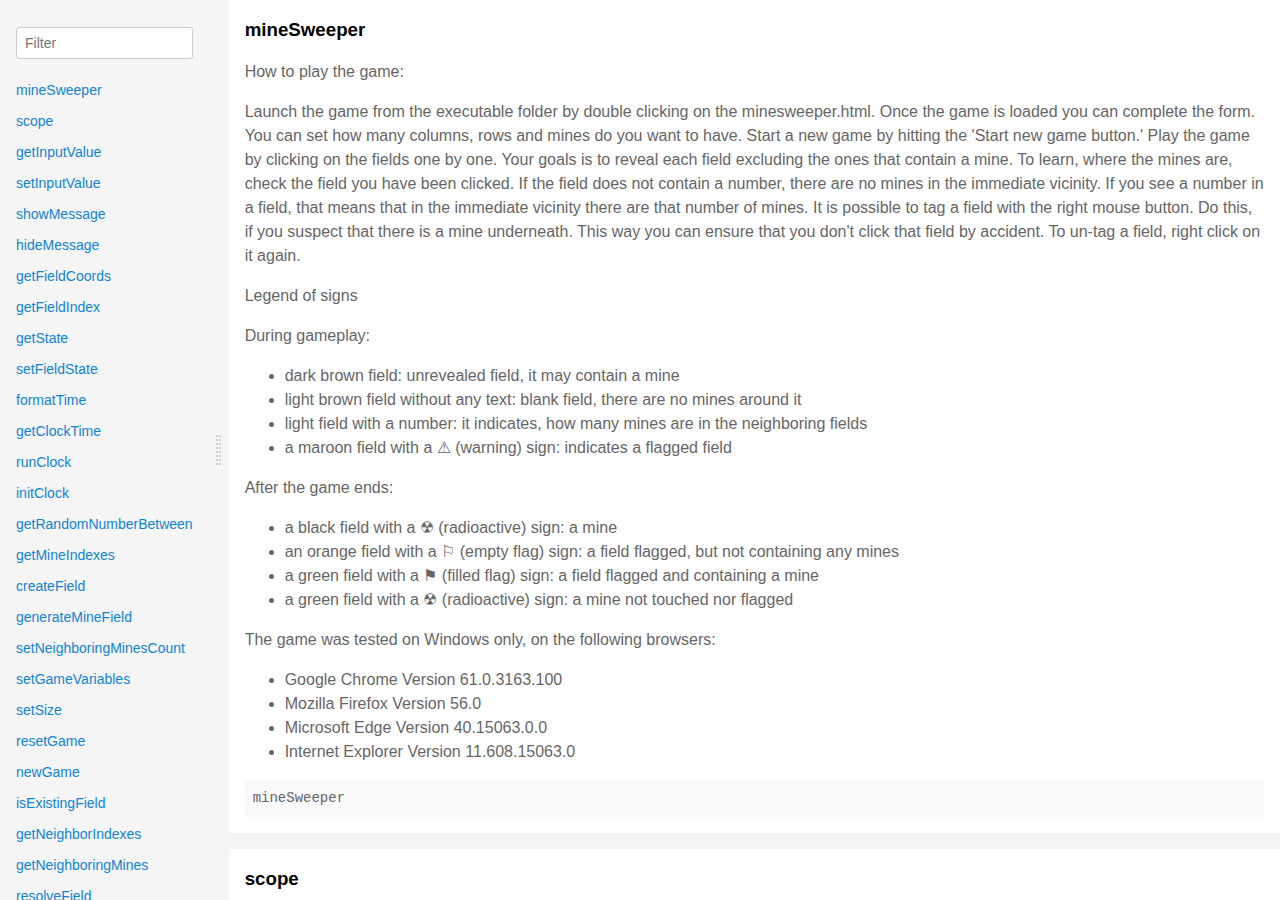
==== commit 864f8918: "Increased performance" ====
--- a/docs/index.html
+++ b/docs/index.html
@@ -205,6 +205,16 @@
               
                 
                 <li><a
+                  href='#setneighboringminescount'
+                  class="">
+                  setNeighboringMinesCount
+                  
+                </a>
+                
+                </li>
+              
+                
+                <li><a
                   href='#setgamevariables'
                   class="">
                   setGameVariables
@@ -368,6 +378,16 @@
                   href='#handlerightclick'
                   class="">
                   handleRightClick
+                  
+                </a>
+                
+                </li>
+              
+                
+                <li><a
+                  href='#handlekeypress'
+                  class="">
+                  handleKeyPress
                   
                 </a>
                 
@@ -814,7 +834,7 @@
     
       <div class='py1 quiet mt1 prose-big'>Returns</div>
       <code><a href="https://developer.mozilla.org/en-US/docs/Web/JavaScript/Reference/Global_Objects/Array">array</a></code>:
-        An array of 2 numbers used to access states in the field map.
+        An array of 2 numbers used to access a field's state in the field map.
 
       
     
@@ -868,7 +888,7 @@
         <div class='space-bottom0'>
           <div>
             <span class='code bold'>coords</span> <code class='quiet'>(<a href="https://developer.mozilla.org/en-US/docs/Web/JavaScript/Reference/Global_Objects/Array">array</a>)</code>
-	    An array of 2 numbers used to access states in the field map.
+	    An array of 2 numbers used to access a field's state in the field map.
 
           </div>
           
@@ -937,7 +957,7 @@
         <div class='space-bottom0'>
           <div>
             <span class='code bold'>coords</span> <code class='quiet'>(<a href="https://developer.mozilla.org/en-US/docs/Web/JavaScript/Reference/Global_Objects/Array">array</a>)</code>
-	    An array of 2 numbers used to access states in the field map.
+	    An array of 2 numbers used to access a field's state in the field map.
 
           </div>
           
@@ -1006,7 +1026,7 @@
         <div class='space-bottom0'>
           <div>
             <span class='code bold'>coords</span> <code class='quiet'>(<a href="https://developer.mozilla.org/en-US/docs/Web/JavaScript/Reference/Global_Objects/Array">array</a>)</code>
-	    An array of 2 numbers used to access states in the field map.
+	    An array of 2 numbers used to access a field's state in the field map.
 
           </div>
           
@@ -1570,6 +1590,53 @@
   
   <div class='clearfix'>
     
+    <h3 class='fl m0' id='setneighboringminescount'>
+      setNeighboringMinesCount
+    </h3>
+    
+    
+  </div>
+  
+
+  <p>Sets on each field's state the number of neighboring mines.</p>
+
+
+  <div class='pre p1 fill-light mt0'>setNeighboringMinesCount()</div>
+  
+  
+
+  
+  
+  
+  
+  
+  
+
+  
+
+  
+
+  
+
+  
+
+  
+
+  
+
+  
+
+  
+</section>
+
+          
+        
+          
+            <section class='p2 mb2 clearfix bg-white minishadow'>
+
+  
+  <div class='clearfix'>
+    
     <h3 class='fl m0' id='setgamevariables'>
       setGameVariables
     </h3>
@@ -1815,7 +1882,7 @@
         <div class='space-bottom0'>
           <div>
             <span class='code bold'>coords</span> <code class='quiet'>(<a href="https://developer.mozilla.org/en-US/docs/Web/JavaScript/Reference/Global_Objects/Array">array</a>)</code>
-	    An array of 2 numbers used to access states in the field map.
+	    An array of 2 numbers used to access a field's state in the field map.
 
           </div>
           
@@ -1899,7 +1966,7 @@
     
       <div class='py1 quiet mt1 prose-big'>Returns</div>
       <code><a href="https://developer.mozilla.org/en-US/docs/Web/JavaScript/Reference/Global_Objects/Array">array</a></code>:
-        A list of arrays, each used to access states in the field map.
+        A list of arrays, each used to access a field's state in the field map.
 
       
     
@@ -2022,7 +2089,7 @@
         <div class='space-bottom0'>
           <div>
             <span class='code bold'>coords</span> <code class='quiet'>(<a href="https://developer.mozilla.org/en-US/docs/Web/JavaScript/Reference/Global_Objects/Array">array</a>)</code>
-	    An array of 2 numbers used to access states in the field map.
+	    An array of 2 numbers used to access a field's state in the field map.
 
           </div>
           
@@ -2340,7 +2407,7 @@
         <div class='space-bottom0'>
           <div>
             <span class='code bold'>coords</span> <code class='quiet'>(<a href="https://developer.mozilla.org/en-US/docs/Web/JavaScript/Reference/Global_Objects/Array">array</a>)</code>
-	    An array of 2 numbers used to access states in the field map.
+	    An array of 2 numbers used to access a field's state in the field map.
 
           </div>
           
@@ -2401,7 +2468,7 @@
         <div class='space-bottom0'>
           <div>
             <span class='code bold'>coords</span> <code class='quiet'>(<a href="https://developer.mozilla.org/en-US/docs/Web/JavaScript/Reference/Global_Objects/Array">array</a>)</code>
-	    An array of 2 numbers used to access states in the field map.
+	    An array of 2 numbers used to access a field's state in the field map.
 
           </div>
           
@@ -2524,6 +2591,67 @@
           <div>
             <span class='code bold'>event</span> <code class='quiet'>(<a href="https://developer.mozilla.org/en-US/docs/Web/JavaScript/Reference/Global_Objects/Object">object</a>)</code>
 	    The click event object.
+
+          </div>
+          
+        </div>
+      
+    </div>
+  
+
+  
+
+  
+
+  
+
+  
+
+  
+
+  
+
+  
+</section>
+
+          
+        
+          
+            <section class='p2 mb2 clearfix bg-white minishadow'>
+
+  
+  <div class='clearfix'>
+    
+    <h3 class='fl m0' id='handlekeypress'>
+      handleKeyPress
+    </h3>
+    
+    
+  </div>
+  
+
+  <p>Handler for pressing enter while on an input field.</p>
+
+
+  <div class='pre p1 fill-light mt0'>handleKeyPress(event: <a href="https://developer.mozilla.org/en-US/docs/Web/JavaScript/Reference/Global_Objects/Object">object</a>)</div>
+  
+  
+
+  
+  
+  
+  
+  
+  
+
+  
+    <div class='py1 quiet mt1 prose-big'>Parameters</div>
+    <div class='prose'>
+      
+        <div class='space-bottom0'>
+          <div>
+            <span class='code bold'>event</span> <code class='quiet'>(<a href="https://developer.mozilla.org/en-US/docs/Web/JavaScript/Reference/Global_Objects/Object">object</a>)</code>
+	    The keypress event object.
 
           </div>
           
